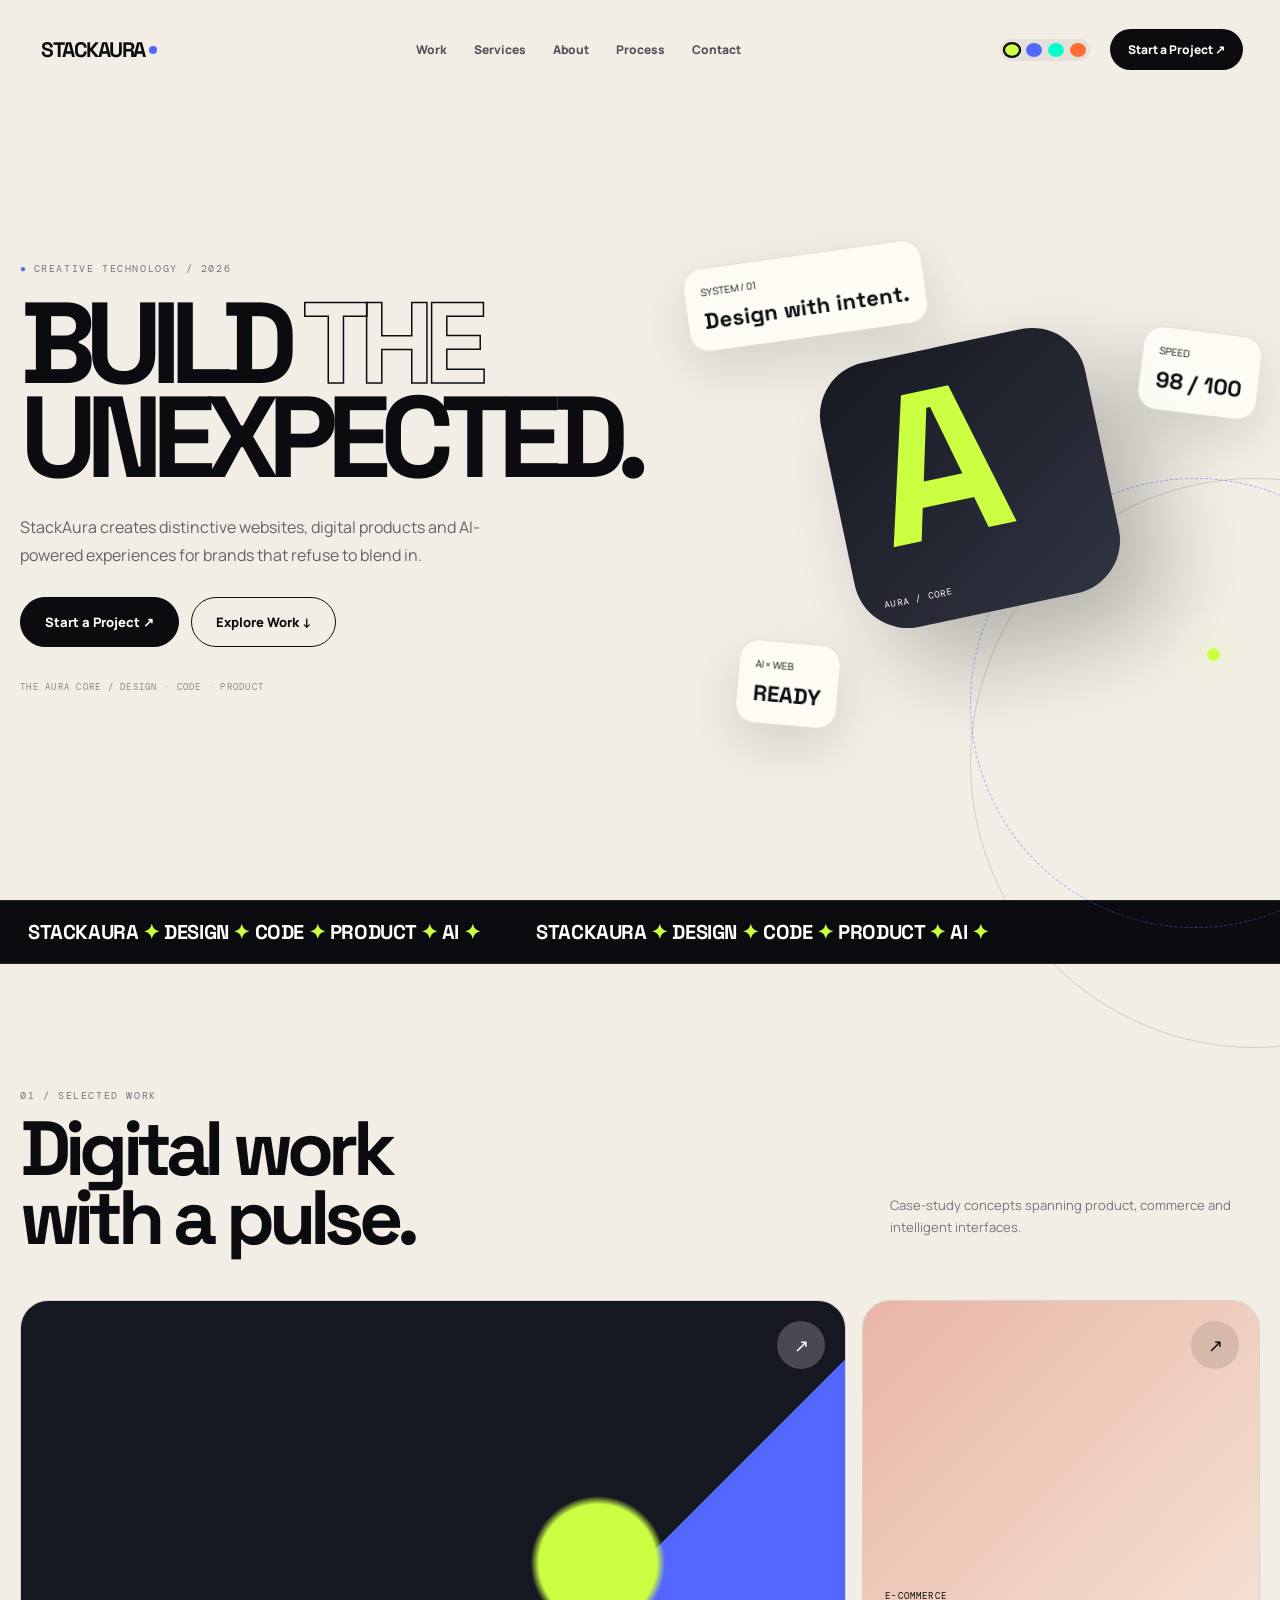
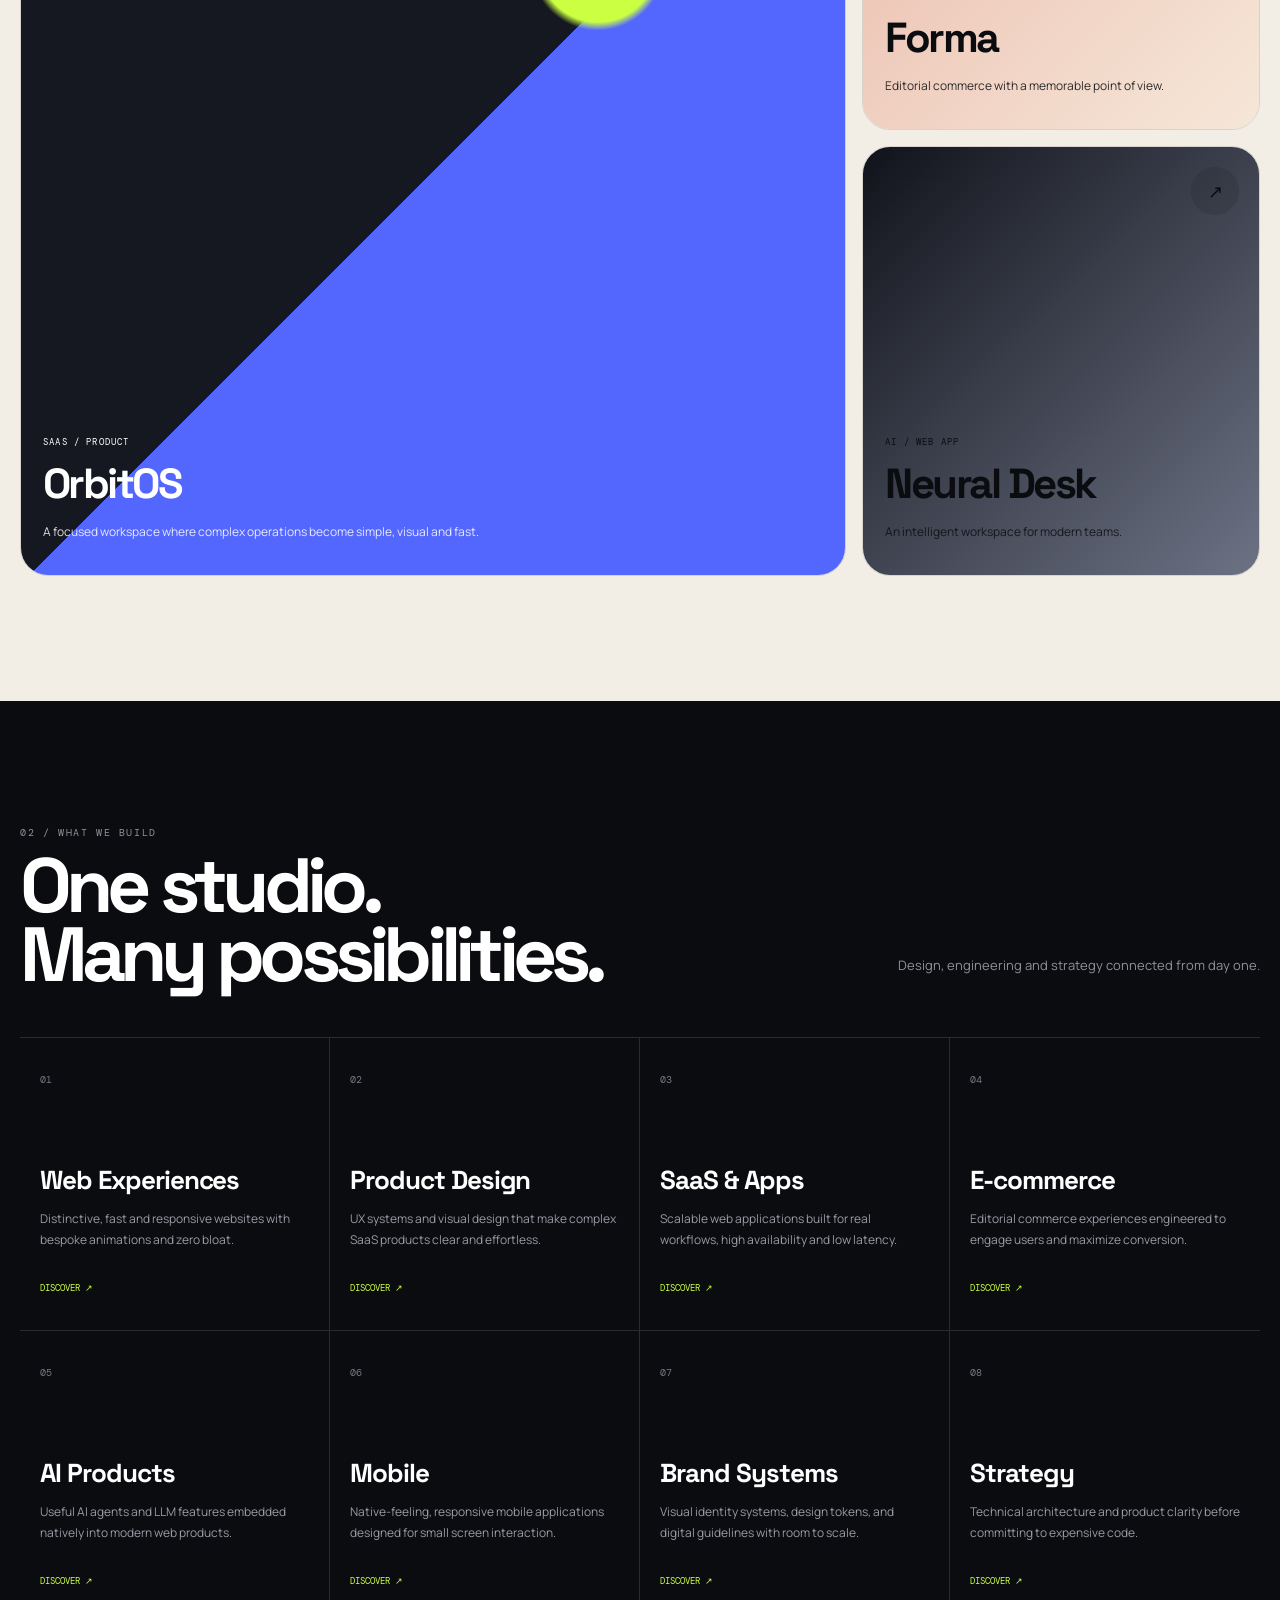
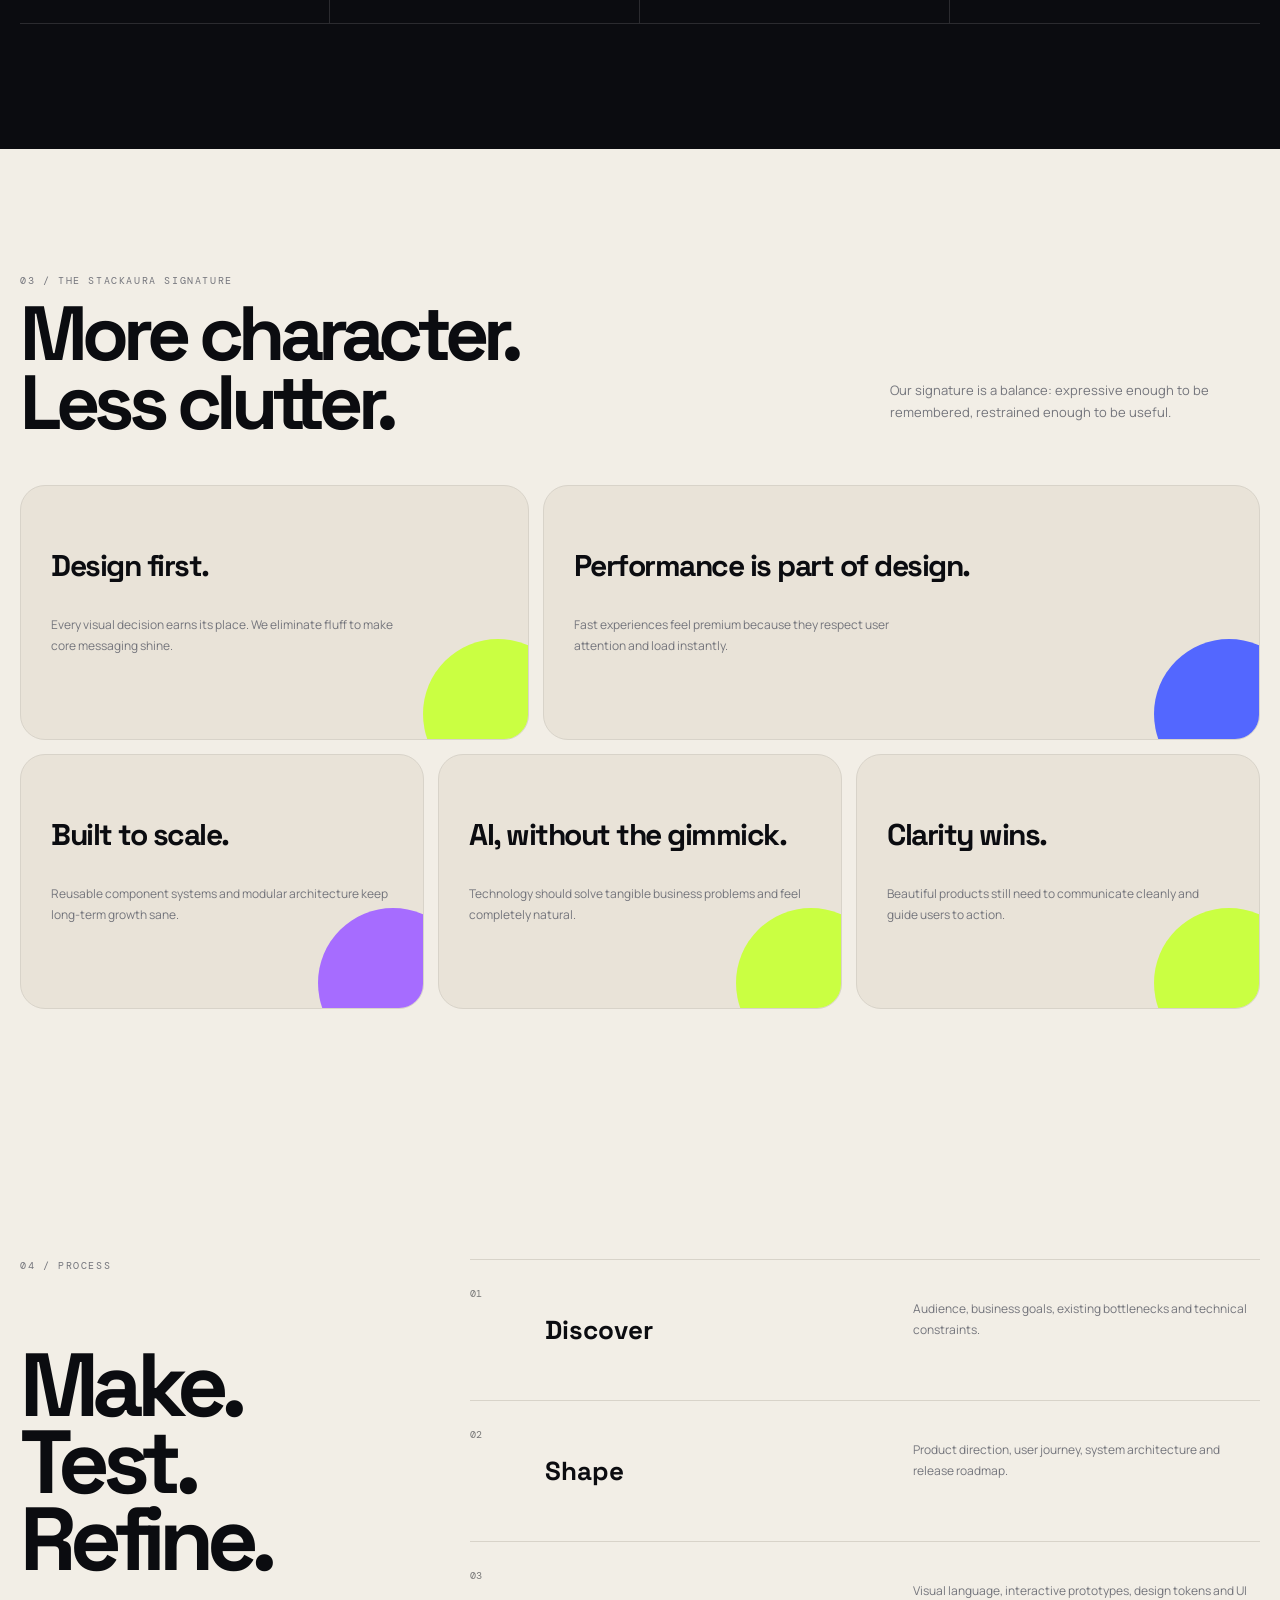
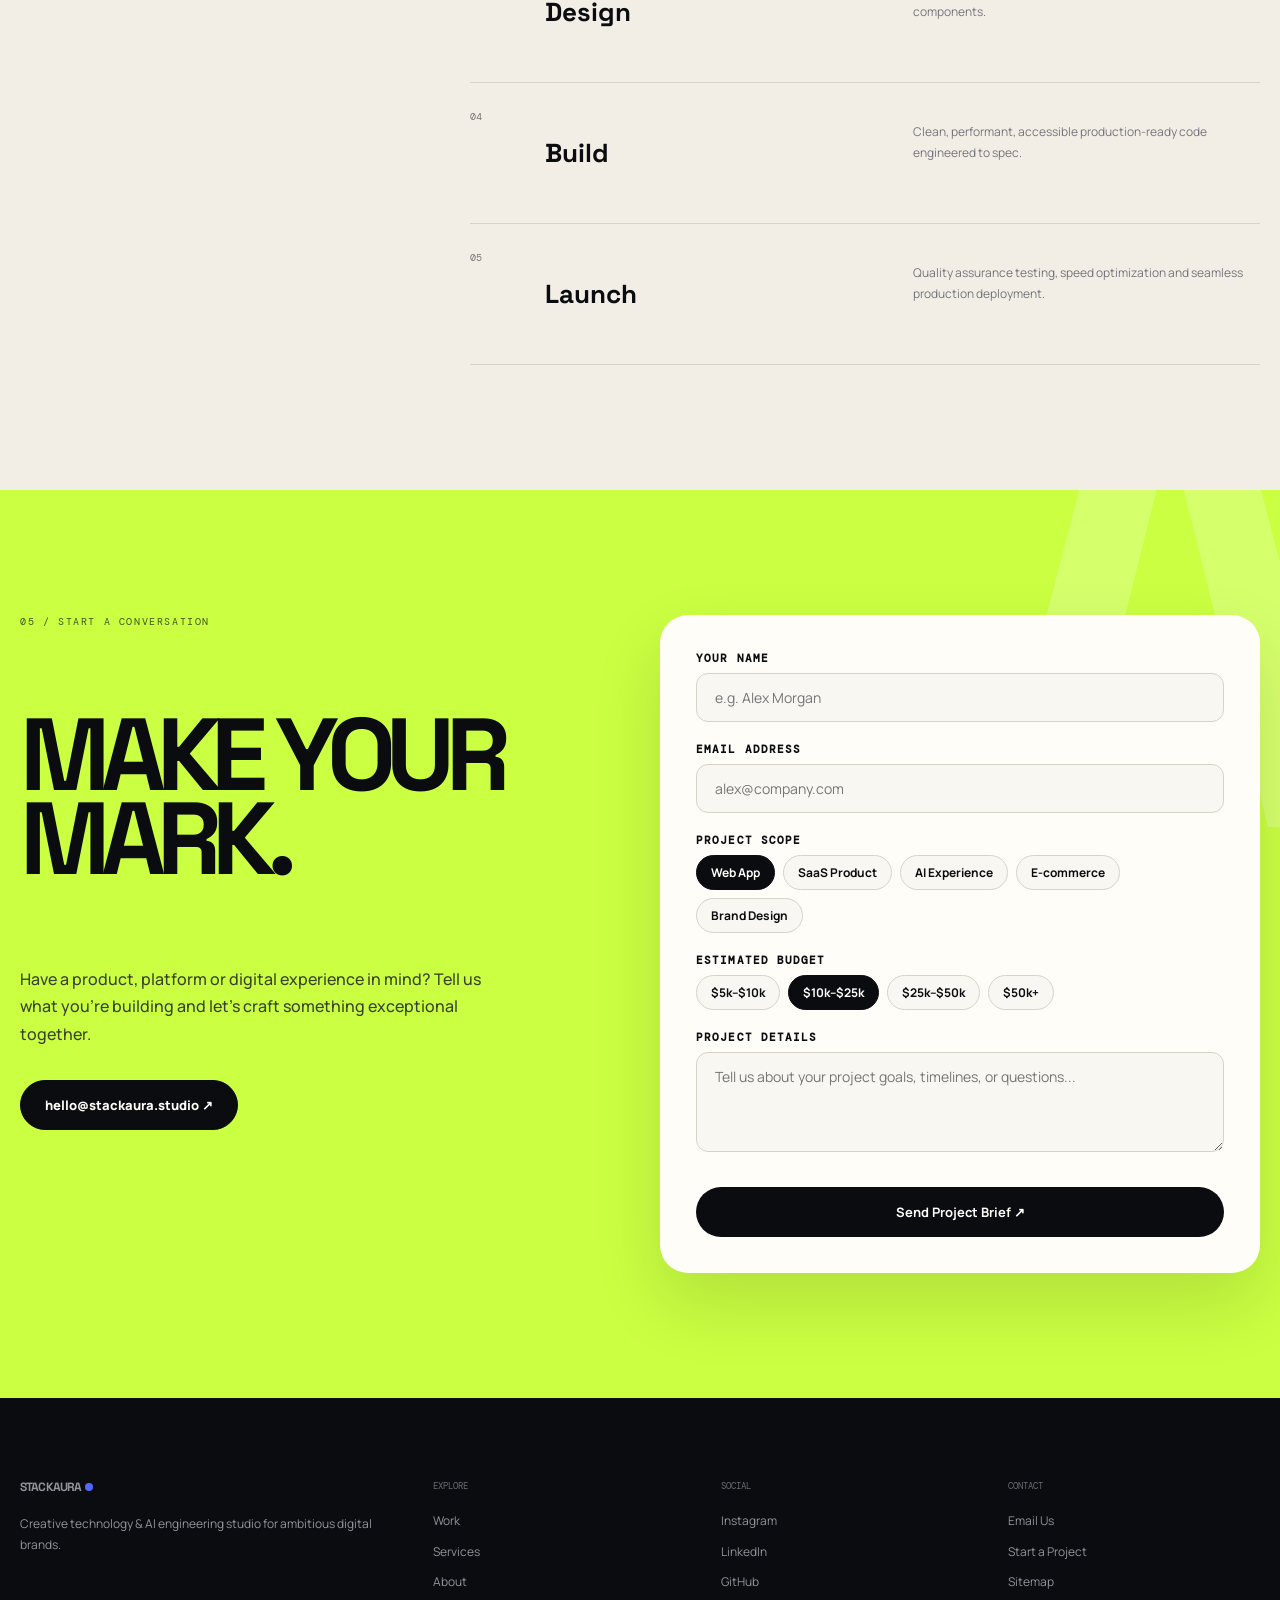
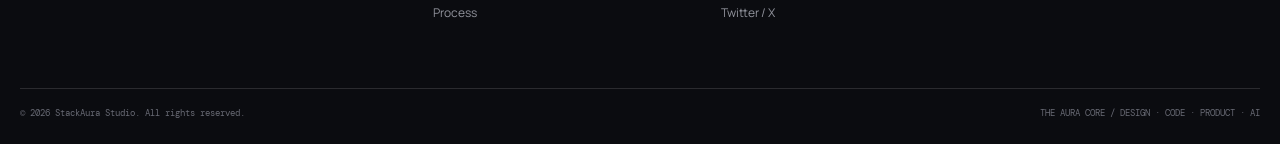
==== index.html @ c85b6831 "Initial production-ready commit for StackAura Web" ====
<!DOCTYPE html>
<html lang="en">
<head>
<meta charset="UTF-8">
<meta name="viewport" content="width=device-width, initial-scale=1.0">
<meta name="description" content="StackAura is a creative technology & AI engineering studio. We build distinctive websites, SaaS digital products, and intelligent experiences for ambitious brands.">
<meta name="keywords" content="StackAura, Creative Technology, Web Development, SaaS Design, AI Integration, UI UX Design, Digital Agency, Frontend Development">
<meta name="author" content="StackAura Studio">
<meta name="robots" content="index, follow">
<meta name="theme-color" content="#0b0c10">
<link rel="canonical" href="https://stackaura.studio/">
<link rel="manifest" href="manifest.json">

<!-- OpenGraph Metadata -->
<meta property="og:type" content="website">
<meta property="og:site_name" content="StackAura">
<meta property="og:url" content="https://stackaura.studio/">
<meta property="og:title" content="StackAura — Creative Technology & AI Engineering Studio">
<meta property="og:description" content="Distinctive websites, SaaS digital products, and AI-powered experiences for ambitious digital brands.">
<meta property="og:image" content="https://stackaura.studio/og-image.jpg">
<meta property="og:locale" content="en_US">

<!-- Twitter Card Metadata -->
<meta name="twitter:card" content="summary_large_image">
<meta name="twitter:site" content="@stackaura">
<meta name="twitter:title" content="StackAura — The Aura Core">
<meta name="twitter:description" content="Creative technology for ambitious digital brands. Design, Code, Product, and AI.">
<meta name="twitter:image" content="https://stackaura.studio/og-image.jpg">

<!-- Favicon -->
<link rel="icon" type="image/svg+xml" href="data:image/svg+xml,<svg xmlns='http://www.w3.org/2000/svg' viewBox='0 0 100 100'><rect width='100' height='100' rx='25' fill='%230b0c10'/><text x='50%' y='68%' font-size='65' font-weight='bold' font-family='Space Grotesk, sans-serif' fill='%23caff42' text-anchor='middle'>A</text></svg>">
<link rel="apple-touch-icon" href="data:image/svg+xml,<svg xmlns='http://www.w3.org/2000/svg' viewBox='0 0 100 100'><rect width='100' height='100' rx='25' fill='%230b0c10'/><text x='50%' y='68%' font-size='65' font-weight='bold' font-family='Space Grotesk, sans-serif' fill='%23caff42' text-anchor='middle'>A</text></svg>">

<title>StackAura — Creative Technology & AI Engineering Studio</title>

<!-- Fonts Preconnect -->
<link rel="preconnect" href="https://fonts.googleapis.com">
<link rel="preconnect" href="https://fonts.gstatic.com" crossorigin>
<link href="https://fonts.googleapis.com/css2?family=DM+Mono:wght@400;500&family=Manrope:wght@500;700;800&family=Space+Grotesk:wght@600;700&display=swap" rel="stylesheet">

<!-- Modular Production Stylesheet -->
<link rel="stylesheet" href="assets/css/style.css">

<!-- JSON-LD Structured Data Schema -->
<script type="application/ld+json">
{
  "@context": "https://schema.org",
  "@type": "ProfessionalService",
  "name": "StackAura",
  "url": "https://stackaura.studio/",
  "logo": "https://stackaura.studio/logo.png",
  "image": "https://stackaura.studio/og-image.jpg",
  "description": "StackAura creates distinctive websites, SaaS digital products, and AI-powered web experiences for ambitious digital brands.",
  "address": {
    "@type": "PostalAddress",
    "addressCountry": "US"
  },
  "sameAs": [
    "https://github.com/stackaura",
    "https://twitter.com/stackaura",
    "https://linkedin.com/company/stackaura"
  ],
  "knowsAbout": ["Web Development", "SaaS Engineering", "AI Integration", "Product Design", "E-commerce"],
  "priceRange": "$$$"
}
</script>
</head>
<body>

<a class="skip-link" href="#main-content">Skip to main content</a>
<div class="scroll-progress" id="progressBar" aria-hidden="true"></div>

<!-- Top Navigation -->
<nav class="nav" id="nav" aria-label="Main Navigation">
  <a class="logo" href="#" aria-label="StackAura Homepage">STACKAURA<i></i></a>
  
  <div class="links">
    <a href="#work">Work</a>
    <a href="#services">Services</a>
    <a href="#about">About</a>
    <a href="#process">Process</a>
    <a href="#contact">Contact</a>
  </div>

  <div class="nav-actions">
    <!-- Theme Palette Selector -->
    <div class="theme-picker" title="Switch Aura Accent Color" aria-label="Aura Theme Accent Switcher">
      <button class="theme-dot td-lime active" data-color="#caff42" aria-label="Lime Theme"></button>
      <button class="theme-dot td-blue" data-color="#5367ff" aria-label="Electric Blue Theme"></button>
      <button class="theme-dot td-cyan" data-color="#00ffcc" aria-label="Cyber Cyan Theme"></button>
      <button class="theme-dot td-orange" data-color="#ff6b35" aria-label="Sunburst Orange Theme"></button>
    </div>

    <a class="ctaBtn" href="#contact">Start a Project ↗</a>
    <button class="hamb" id="hamb" aria-label="Open Mobile Menu" aria-expanded="false" aria-controls="mobileDrawer">☰</button>
  </div>
</nav>

<!-- Mobile Navigation Drawer -->
<div class="mobile-drawer" id="mobileDrawer" aria-hidden="true" role="dialog" aria-label="Mobile Navigation">
  <div class="drawer-panel">
    <div>
      <div class="drawer-head">
        <a class="logo" href="#">STACKAURA<i></i></a>
        <button class="drawer-close" id="drawerClose" aria-label="Close menu">✕</button>
      </div>
      <nav class="drawer-links">
        <a href="#work" class="drawer-item">Work</a>
        <a href="#services" class="drawer-item">Services</a>
        <a href="#about" class="drawer-item">About</a>
        <a href="#process" class="drawer-item">Process</a>
        <a href="#contact" class="drawer-item">Contact</a>
      </nav>
    </div>
    <div>
      <a class="btn" href="#contact" style="width: 100%; justify-content: center;">Start a Project ↗</a>
      <p style="font-size: 11px; color: var(--muted); margin-top: 20px; font-family: 'DM Mono';">© 2026 STACKAURA STUDIO</p>
    </div>
  </div>
</div>

<main id="main-content">
  <!-- Hero Section -->
  <section class="hero wrap">
    <div class="reveal">
      <div class="eyebrow"><b>●</b> Creative technology / 2026</div>
      <h1>BUILD <span class="stroke">THE</span><br>UNEXPECTED.</h1>
      <p>StackAura creates distinctive websites, digital products and AI-powered experiences for brands that refuse to blend in.</p>
      <div class="buttons">
        <a class="btn" href="#contact">Start a Project ↗</a>
        <a class="btn alt" href="#work">Explore Work ↓</a>
      </div>
      <div class="signature">THE AURA CORE / DESIGN · CODE · PRODUCT</div>
    </div>

    <div class="stage reveal" id="stage" aria-hidden="true">
      <div class="ring"></div>
      <div class="ring r2"></div>
      <div class="core"></div>
      <div class="float f1">SYSTEM / 01<strong>Design with intent.</strong></div>
      <div class="float f2">SPEED<strong>98 / 100</strong></div>
      <div class="float f3">AI × WEB<strong>READY</strong></div>
      <div class="dot"></div>
    </div>
  </section>

  <!-- Marquee Ticker -->
  <div class="ticker" aria-hidden="true">
    <div class="track">
      <span>STACKAURA <em>✦</em> DESIGN <em>✦</em> CODE <em>✦</em> PRODUCT <em>✦</em> AI <em>✦</em></span>
      <span>STACKAURA <em>✦</em> DESIGN <em>✦</em> CODE <em>✦</em> PRODUCT <em>✦</em> AI <em>✦</em></span>
    </div>
  </div>

  <!-- Selected Work Section -->
  <section id="work">
    <div class="wrap">
      <div class="head reveal">
        <div>
          <div class="eyebrow">01 / Selected work</div>
          <h2>Digital work<br>with a pulse.</h2>
        </div>
        <p>Case-study concepts spanning product, commerce and intelligent interfaces.</p>
      </div>

      <div class="work">
        <article class="card big reveal" data-project="orbitos" tabindex="0" role="button" aria-label="View OrbitOS Case Study">
          <div class="art a1"></div>
          <div class="go">↗</div>
          <div class="copy">
            <small>SaaS / Product</small>
            <h3>OrbitOS</h3>
            <p>A focused workspace where complex operations become simple, visual and fast.</p>
          </div>
        </article>

        <article class="card small reveal" data-project="forma" tabindex="0" role="button" aria-label="View Forma Case Study">
          <div class="art a2"></div>
          <div class="go">↗</div>
          <div class="copy">
            <small>E-commerce</small>
            <h3>Forma</h3>
            <p>Editorial commerce with a memorable point of view.</p>
          </div>
        </article>

        <article class="card small reveal" data-project="neuraldesk" tabindex="0" role="button" aria-label="View Neural Desk Case Study">
          <div class="art a3"></div>
          <div class="go">↗</div>
          <div class="copy">
            <small>AI / Web App</small>
            <h3>Neural Desk</h3>
            <p>An intelligent workspace for modern teams.</p>
          </div>
        </article>
      </div>
    </div>
  </section>

  <!-- Services Section -->
  <section class="dark" id="services">
    <div class="wrap">
      <div class="head reveal">
        <div>
          <div class="eyebrow">02 / What we build</div>
          <h2>One studio.<br>Many possibilities.</h2>
        </div>
        <p>Design, engineering and strategy connected from day one.</p>
      </div>

      <div class="services">
        <div class="service reveal">
          <b>01</b>
          <h3>Web Experiences</h3>
          <p>Distinctive, fast and responsive websites with bespoke animations and zero bloat.</p>
          <a class="service-link" href="#contact">DISCOVER ↗</a>
        </div>
        <div class="service reveal">
          <b>02</b>
          <h3>Product Design</h3>
          <p>UX systems and visual design that make complex SaaS products clear and effortless.</p>
          <a class="service-link" href="#contact">DISCOVER ↗</a>
        </div>
        <div class="service reveal">
          <b>03</b>
          <h3>SaaS & Apps</h3>
          <p>Scalable web applications built for real workflows, high availability and low latency.</p>
          <a class="service-link" href="#contact">DISCOVER ↗</a>
        </div>
        <div class="service reveal">
          <b>04</b>
          <h3>E-commerce</h3>
          <p>Editorial commerce experiences engineered to engage users and maximize conversion.</p>
          <a class="service-link" href="#contact">DISCOVER ↗</a>
        </div>
        <div class="service reveal">
          <b>05</b>
          <h3>AI Products</h3>
          <p>Useful AI agents and LLM features embedded natively into modern web products.</p>
          <a class="service-link" href="#contact">DISCOVER ↗</a>
        </div>
        <div class="service reveal">
          <b>06</b>
          <h3>Mobile</h3>
          <p>Native-feeling, responsive mobile applications designed for small screen interaction.</p>
          <a class="service-link" href="#contact">DISCOVER ↗</a>
        </div>
        <div class="service reveal">
          <b>07</b>
          <h3>Brand Systems</h3>
          <p>Visual identity systems, design tokens, and digital guidelines with room to scale.</p>
          <a class="service-link" href="#contact">DISCOVER ↗</a>
        </div>
        <div class="service reveal">
          <b>08</b>
          <h3>Strategy</h3>
          <p>Technical architecture and product clarity before committing to expensive code.</p>
          <a class="service-link" href="#contact">DISCOVER ↗</a>
        </div>
      </div>
    </div>
  </section>

  <!-- About / Bento Grid -->
  <section id="about">
    <div class="wrap">
      <div class="head reveal">
        <div>
          <div class="eyebrow">03 / The StackAura signature</div>
          <h2>More character.<br>Less clutter.</h2>
        </div>
        <p>Our signature is a balance: expressive enough to be remembered, restrained enough to be useful.</p>
      </div>

      <div class="bento">
        <div class="b reveal">
          <h3>Design first.</h3>
          <p>Every visual decision earns its place. We eliminate fluff to make core messaging shine.</p>
          <div class="orb"></div>
        </div>
        <div class="b reveal">
          <h3>Performance is part of design.</h3>
          <p>Fast experiences feel premium because they respect user attention and load instantly.</p>
          <div class="orb"></div>
        </div>
        <div class="b reveal">
          <h3>Built to scale.</h3>
          <p>Reusable component systems and modular architecture keep long-term growth sane.</p>
          <div class="orb"></div>
        </div>
        <div class="b reveal">
          <h3>AI, without the gimmick.</h3>
          <p>Technology should solve tangible business problems and feel completely natural.</p>
          <div class="orb"></div>
        </div>
        <div class="b reveal">
          <h3>Clarity wins.</h3>
          <p>Beautiful products still need to communicate cleanly and guide users to action.</p>
          <div class="orb"></div>
        </div>
      </div>
    </div>
  </section>

  <!-- Process Section -->
  <section id="process">
    <div class="wrap process">
      <div class="reveal">
        <div class="eyebrow">04 / Process</div>
        <h2>Make.<br>Test.<br>Refine.</h2>
      </div>

      <div class="steps">
        <div class="step reveal">
          <span>01</span>
          <h3>Discover</h3>
          <p>Audience, business goals, existing bottlenecks and technical constraints.</p>
        </div>
        <div class="step reveal">
          <span>02</span>
          <h3>Shape</h3>
          <p>Product direction, user journey, system architecture and release roadmap.</p>
        </div>
        <div class="step reveal">
          <span>03</span>
          <h3>Design</h3>
          <p>Visual language, interactive prototypes, design tokens and UI components.</p>
        </div>
        <div class="step reveal">
          <span>04</span>
          <h3>Build</h3>
          <p>Clean, performant, accessible production-ready code engineered to spec.</p>
        </div>
        <div class="step reveal">
          <span>05</span>
          <h3>Launch</h3>
          <p>Quality assurance testing, speed optimization and seamless production deployment.</p>
        </div>
      </div>
    </div>
  </section>

  <!-- Contact & Interactive Booking Form -->
  <section class="contact" id="contact">
    <div class="wrap reveal">
      <div class="contact-container">
        <div>
          <div class="eyebrow" style="color: rgba(11, 12, 16, 0.7);">05 / Start a conversation</div>
          <h2>MAKE YOUR<br>MARK.</h2>
          <p>Have a product, platform or digital experience in mind? Tell us what you're building and let's craft something exceptional together.</p>
          <a class="btn" href="mailto:hello@stackaura.studio">hello@stackaura.studio ↗</a>
        </div>

        <form class="contact-form" id="contactForm" novalidate>
          <div class="form-group">
            <label for="userName">Your Name</label>
            <input type="text" id="userName" class="form-control" placeholder="e.g. Alex Morgan" required>
          </div>

          <div class="form-group">
            <label for="userEmail">Email Address</label>
            <input type="email" id="userEmail" class="form-control" placeholder="alex@company.com" required>
          </div>

          <div class="form-group">
            <label>Project Scope</label>
            <div class="pill-options" id="scopePills">
              <span class="pill-option selected" data-value="Web App">Web App</span>
              <span class="pill-option" data-value="SaaS Product">SaaS Product</span>
              <span class="pill-option" data-value="AI Experience">AI Experience</span>
              <span class="pill-option" data-value="E-commerce">E-commerce</span>
              <span class="pill-option" data-value="Brand Design">Brand Design</span>
            </div>
          </div>

          <div class="form-group">
            <label>Estimated Budget</label>
            <div class="pill-options" id="budgetPills">
              <span class="pill-option" data-value="$5k - $10k">$5k–$10k</span>
              <span class="pill-option selected" data-value="$10k - $25k">$10k–$25k</span>
              <span class="pill-option" data-value="$25k - $50k">$25k–$50k</span>
              <span class="pill-option" data-value="$50k+">$50k+</span>
            </div>
          </div>

          <div class="form-group">
            <label for="userMessage">Project Details</label>
            <textarea id="userMessage" class="form-control" placeholder="Tell us about your project goals, timelines, or questions..." required></textarea>
          </div>

          <button type="submit" class="submit-btn">Send Project Brief ↗</button>
        </form>
      </div>
    </div>
  </section>
</main>

<!-- Footer -->
<footer>
  <div class="wrap">
    <div class="foot">
      <div>
        <a class="logo" href="#">STACKAURA<i></i></a>
        <p style="margin-top: 14px;">Creative technology & AI engineering studio for ambitious digital brands.</p>
      </div>
      <div>
        <h4>Explore</h4>
        <a href="#work">Work</a>
        <a href="#services">Services</a>
        <a href="#about">About</a>
        <a href="#process">Process</a>
      </div>
      <div>
        <h4>Social</h4>
        <a href="https://instagram.com" target="_blank" rel="noopener">Instagram</a>
        <a href="https://linkedin.com" target="_blank" rel="noopener">LinkedIn</a>
        <a href="https://github.com" target="_blank" rel="noopener">GitHub</a>
        <a href="https://twitter.com" target="_blank" rel="noopener">Twitter / X</a>
      </div>
      <div>
        <h4>Contact</h4>
        <a href="mailto:hello@stackaura.studio">Email Us</a>
        <a href="#contact">Start a Project</a>
        <a href="sitemap.xml" target="_blank">Sitemap</a>
      </div>
    </div>
    <div class="bottom">
      <span>© 2026 StackAura Studio. All rights reserved.</span>
      <span>THE AURA CORE / DESIGN · CODE · PRODUCT · AI</span>
    </div>
  </div>
</footer>

<!-- Interactive Case Study Dialog Modal -->
<div class="modal-backdrop" id="projectModal" aria-hidden="true" role="dialog" aria-labelledby="modalTitle">
  <div class="modal-content">
    <button class="modal-close" id="modalClose" aria-label="Close modal">✕</button>
    <div class="modal-tag" id="modalTag">CASE STUDY</div>
    <h2 class="modal-title" id="modalTitle">Project Title</h2>
    <div class="modal-preview" id="modalPreview">
      <span>IMAGE PREVIEW</span>
    </div>
    <div class="tech-pills" id="modalTech"></div>
    <div class="modal-body" id="modalBody">
      <!-- Dynamic Case Study Content -->
    </div>
    <div style="margin-top: 28px; display: flex; gap: 12px;">
      <a class="btn" id="modalLiveBtn" href="#contact">View Project Concept ↗</a>
      <button class="btn alt" id="modalDismissBtn">Close Window</button>
    </div>
  </div>
</div>

<!-- Back to Top Button -->
<button class="back-to-top" id="backToTop" aria-label="Back to top">↑</button>

<!-- Toast Container -->
<div class="toast-container" id="toastContainer"></div>

<!-- Modular Production JS Controllers -->
<script src="assets/js/data.js" defer></script>
<script src="assets/js/ui.js" defer></script>
<script src="assets/js/theme.js" defer></script>
<script src="assets/js/modal.js" defer></script>
<script src="assets/js/form.js" defer></script>
<script src="assets/js/main.js" defer></script>
</body>
</html>
---- assets/css/style.css ----
/* ==========================================================================
   StackAura — Production Design System & CSS Stylesheet
   ========================================================================== */

/* Design Tokens & Theme Variables */
:root {
  --ink: #0b0c10;
  --paper: #f2eee6;
  --muted: #74757c;
  --line: #d8d3c9;
  --blue: #5367ff;
  --lime: #caff42;
  --white: #fffdf8;
  --accent: #caff42;
  --accent-text: #0b0c10;
  --glass: rgba(242, 238, 230, 0.88);
  --modal-bg: rgba(11, 12, 16, 0.75);
}

/* Accessibility & Reset */
.skip-link {
  position: absolute;
  top: -60px;
  left: 16px;
  background: var(--lime);
  color: var(--ink);
  padding: 10px 18px;
  border-radius: 8px;
  font-weight: 800;
  font-size: 13px;
  z-index: 1000;
  transition: top 0.2s ease;
}
.skip-link:focus {
  top: 16px;
}

*:focus-visible {
  outline: 2px solid var(--accent);
  outline-offset: 3px;
}

* {
  box-sizing: border-box;
}

html {
  scroll-behavior: smooth;
}

body {
  margin: 0;
  background: var(--paper);
  color: var(--ink);
  font-family: 'Manrope', sans-serif;
  overflow-x: hidden;
  transition: background-color 0.3s ease, color 0.3s ease;
}

a {
  color: inherit;
  text-decoration: none;
}

.wrap {
  width: min(1240px, calc(100% - 40px));
  margin: auto;
}

/* Scroll Progress Bar */
.scroll-progress {
  position: fixed;
  top: 0;
  left: 0;
  height: 3px;
  background: linear-gradient(90deg, var(--blue), var(--lime));
  width: 0%;
  z-index: 100;
  transition: width 0.1s ease-out;
}

/* Header & Navigation */
.nav {
  position: fixed;
  z-index: 50;
  top: 16px;
  left: 50%;
  transform: translateX(-50%);
  width: min(1240px, calc(100% - 28px));
  padding: 12px 16px 12px 20px;
  border: 1px solid transparent;
  border-radius: 100px;
  display: flex;
  align-items: center;
  justify-content: space-between;
  transition: all 0.35s ease;
}

.nav.stuck {
  background: var(--glass);
  backdrop-filter: blur(18px);
  -webkit-backdrop-filter: blur(18px);
  border-color: rgba(0, 0, 0, 0.1);
  box-shadow: 0 15px 40px rgba(0, 0, 0, 0.08);
}

.logo {
  font: 700 21px 'Space Grotesk', sans-serif;
  letter-spacing: -.07em;
  display: flex;
  align-items: center;
}

.logo i {
  display: inline-block;
  width: 8px;
  height: 8px;
  background: var(--blue);
  border-radius: 50%;
  margin-left: 4px;
  transition: background-color 0.3s ease;
}

.nav-actions {
  display: flex;
  align-items: center;
  gap: 20px;
}

.links {
  display: flex;
  gap: 27px;
  font-size: 12px;
  font-weight: 800;
  color: #50515a;
}

.links a {
  position: relative;
  padding: 4px 0;
  transition: color 0.2s ease;
}

.links a::after {
  content: '';
  position: absolute;
  bottom: 0;
  left: 0;
  width: 0%;
  height: 2px;
  background: var(--accent);
  transition: width 0.25s ease;
}

.links a:hover::after,
.links a.active::after {
  width: 100%;
}

/* Aura Accent Theme Picker */
.theme-picker {
  display: flex;
  align-items: center;
  gap: 6px;
  background: rgba(0, 0, 0, 0.05);
  padding: 4px;
  border-radius: 100px;
}

.theme-dot {
  width: 14px;
  height: 14px;
  border-radius: 50%;
  border: 2px solid transparent;
  cursor: pointer;
  transition: transform 0.2s ease, border-color 0.2s ease;
}

.theme-dot:hover {
  transform: scale(1.2);
}

.theme-dot.active {
  border-color: var(--ink);
  transform: scale(1.15);
}

.td-lime { background: #caff42; }
.td-blue { background: #5367ff; }
.td-cyan { background: #00ffcc; }
.td-orange { background: #ff6b35; }

.ctaBtn {
  background: var(--ink);
  color: var(--white);
  padding: 12px 18px;
  border-radius: 100px;
  font-size: 12px;
  font-weight: 800;
  transition: transform 0.2s ease, background-color 0.2s ease, box-shadow 0.2s ease;
}

.ctaBtn:hover {
  transform: translateY(-2px);
  box-shadow: 0 8px 20px rgba(0, 0, 0, 0.15);
}

.hamb {
  display: none;
  border: 0;
  background: none;
  font-size: 23px;
  cursor: pointer;
  padding: 4px 8px;
  border-radius: 8px;
  color: var(--ink);
}

/* Hero Section */
.hero {
  min-height: 100vh;
  padding: 145px 0 90px;
  display: grid;
  grid-template-columns: 1fr 1fr;
  align-items: center;
  gap: 40px;
}

.eyebrow {
  font: 10px 'DM Mono', monospace;
  letter-spacing: .16em;
  text-transform: uppercase;
  color: var(--muted);
  display: flex;
  align-items: center;
  gap: 6px;
}

.eyebrow b {
  color: var(--blue);
}

h1 {
  font: 700 clamp(64px, 9vw, 135px) / .82 'Space Grotesk', sans-serif;
  letter-spacing: -.095em;
  margin: 22px 0 28px;
  max-width: 780px;
}

.stroke {
  color: transparent;
  -webkit-text-stroke: 1.5px var(--ink);
}

.hero p {
  max-width: 510px;
  color: #62636a;
  line-height: 1.75;
  font-size: 16px;
}

.buttons {
  display: flex;
  gap: 12px;
  margin-top: 28px;
  flex-wrap: wrap;
}

.btn {
  padding: 15px 24px;
  border-radius: 100px;
  background: var(--ink);
  color: var(--white);
  font-size: 13px;
  font-weight: 800;
  border: 1px solid var(--ink);
  cursor: pointer;
  display: inline-flex;
  align-items: center;
  gap: 8px;
  transition: all 0.25s ease;
}

.btn:hover {
  background: #1c1f2a;
  transform: translateY(-2px);
  box-shadow: 0 10px 25px rgba(0, 0, 0, 0.15);
}

.btn.alt {
  background: transparent;
  color: var(--ink);
}

.btn.alt:hover {
  background: rgba(0, 0, 0, 0.05);
  border-color: var(--ink);
}

.signature {
  font: 9px 'DM Mono', monospace;
  letter-spacing: .14em;
  margin-top: 34px;
  color: #888;
}

/* 3D Aura Core Stage */
.stage {
  height: 590px;
  position: relative;
  perspective: 1200px;
  transition: transform 0.2s cubic-bezier(0.1, 0.8, 0.3, 1);
  will-change: transform;
}

.core {
  position: absolute;
  left: 50%;
  top: 50%;
  width: 270px;
  height: 270px;
  transform: translate(-50%, -50%) rotate(-12deg);
  border-radius: 54px;
  background: linear-gradient(145deg, #171922, #303341);
  box-shadow: 35px 45px 90px rgba(0, 0, 0, 0.25);
  overflow: hidden;
}

.core::before {
  content: "A";
  position: absolute;
  font: 700 210px / .8 'Space Grotesk', sans-serif;
  color: var(--accent);
  left: 42px;
  top: 30px;
  transition: color 0.3s ease;
}

.core::after {
  content: "AURA / CORE";
  position: absolute;
  left: 25px;
  bottom: 22px;
  color: #fff;
  font: 9px 'DM Mono', monospace;
  letter-spacing: .15em;
}

.ring {
  position: absolute;
  left: 50%;
  top: 50%;
  width: 450px;
  height: 450px;
  border: 1px dashed rgba(83, 103, 255, 0.5);
  border-radius: 50%;
  transform-style: preserve-3d;
  animation: ringRotate3D 14s linear infinite;
  pointer-events: none;
}

.ring.r2 {
  width: 570px;
  height: 570px;
  border: 1px solid rgba(17, 18, 18, 0.15);
  animation: ringRotate3D2 22s linear infinite reverse;
}

.dot {
  position: absolute;
  width: 13px;
  height: 13px;
  background: var(--accent);
  border-radius: 50%;
  box-shadow: 0 0 35px var(--accent);
  right: 7%;
  bottom: 19%;
  animation: float 4s ease-in-out infinite;
  transition: background-color 0.3s ease, box-shadow 0.3s ease;
}

.float {
  position: absolute;
  background: rgba(255, 253, 248, 0.88);
  border: 1px solid rgba(17, 18, 18, 0.12);
  box-shadow: 0 20px 55px rgba(0, 0, 0, 0.12);
  border-radius: 20px;
  padding: 16px;
  backdrop-filter: blur(15px);
  -webkit-backdrop-filter: blur(15px);
  font-size: 10px;
  transition: transform 0.3s ease;
}

.f1 { left: 1%; top: 12%; transform: rotate(-8deg); }
.f2 { right: 0; top: 25%; transform: rotate(7deg); }
.f3 { left: 10%; bottom: 8%; transform: rotate(5deg); }

.float strong {
  display: block;
  font: 700 22px 'Space Grotesk', sans-serif;
  margin-top: 8px;
}

/* 3D Orbital Ring X-Axis & Y-Axis Animations */
@keyframes ringRotate3D {
  0% {
    transform: translate(-50%, -50%) rotateX(68deg) rotateY(0deg) rotateZ(0deg);
  }
  50% {
    transform: translate(-50%, -50%) rotateX(45deg) rotateY(180deg) rotateZ(180deg);
  }
  100% {
    transform: translate(-50%, -50%) rotateX(68deg) rotateY(360deg) rotateZ(360deg);
  }
}

@keyframes ringRotate3D2 {
  0% {
    transform: translate(-50%, -50%) rotateX(-55deg) rotateY(0deg) rotateZ(0deg);
  }
  50% {
    transform: translate(-50%, -50%) rotateX(-35deg) rotateY(180deg) rotateZ(-180deg);
  }
  100% {
    transform: translate(-50%, -50%) rotateX(-55deg) rotateY(360deg) rotateZ(-360deg);
  }
}

@keyframes float {
  50% { transform: translateY(-22px) scale(1.1); }
}

/* Ticker Marquee */
.ticker {
  background: var(--ink);
  color: #fff;
  overflow: hidden;
  padding: 18px 0;
  border-top: 1px solid rgba(255, 255, 255, 0.1);
  border-bottom: 1px solid rgba(255, 255, 255, 0.1);
}

.track {
  display: flex;
  width: max-content;
  animation: marq 22s linear infinite;
}

.track span {
  font: 700 20px 'Space Grotesk', sans-serif;
  padding: 0 28px;
  letter-spacing: -0.02em;
}

.track em {
  color: var(--accent);
  font-style: normal;
  transition: color 0.3s ease;
}

@keyframes marq {
  to { transform: translateX(-50%); }
}

/* Sections Structure */
section {
  padding: 125px 0;
}

.head {
  display: flex;
  justify-content: space-between;
  align-items: flex-end;
  gap: 30px;
  margin-bottom: 48px;
}

.head h2 {
  font: 700 clamp(46px, 6vw, 86px) / .9 'Space Grotesk', sans-serif;
  letter-spacing: -.075em;
  margin: 12px 0 0;
}

.head p {
  max-width: 370px;
  color: var(--muted);
  font-size: 13px;
  line-height: 1.75;
}

/* Work Grid Cards */
.work {
  display: grid;
  grid-template-columns: 1.35fr .65fr;
  gap: 16px;
}

.card {
  min-height: 430px;
  border-radius: 28px;
  overflow: hidden;
  position: relative;
  border: 1px solid rgba(17, 18, 18, 0.12);
  transition: transform 0.4s ease, box-shadow 0.4s ease;
  cursor: pointer;
}

.card:hover {
  transform: translateY(-8px);
  box-shadow: 0 25px 60px rgba(0, 0, 0, 0.15);
}

.big {
  grid-row: span 2;
  min-height: 690px;
}

.art {
  position: absolute;
  inset: 0;
  transition: transform 0.7s cubic-bezier(0.1, 0.8, 0.3, 1);
}

.card:hover .art {
  transform: scale(1.06);
}

.a1 {
  background: radial-gradient(circle at 70% 30%, var(--lime) 0 7%, transparent 8%), linear-gradient(135deg, #161821 0 52%, var(--blue) 52%);
}
.a2 { background: linear-gradient(135deg, #e9b6a7, #f6e7d8); }
.a3 { background: linear-gradient(135deg, #11131b, #6c7284); }

.copy {
  position: absolute;
  bottom: 22px;
  left: 22px;
  right: 22px;
  z-index: 2;
  color: #fff;
}

.small .copy {
  color: var(--ink);
}

.copy small {
  font: 9px 'DM Mono', monospace;
  letter-spacing: .13em;
  text-transform: uppercase;
}

.copy h3 {
  font: 700 42px 'Space Grotesk', sans-serif;
  letter-spacing: -.06em;
  margin: 7px 0;
}

.copy p {
  font-size: 12px;
  line-height: 1.6;
  max-width: 470px;
  opacity: .85;
}

.go {
  position: absolute;
  right: 20px;
  top: 20px;
  width: 48px;
  height: 48px;
  border-radius: 50%;
  display: grid;
  place-items: center;
  background: rgba(255, 255, 255, 0.22);
  backdrop-filter: blur(10px);
  -webkit-backdrop-filter: blur(10px);
  color: #fff;
  font-size: 18px;
  transition: background-color 0.3s ease, transform 0.3s ease;
}

.small .go {
  background: rgba(11, 12, 16, 0.1);
  color: var(--ink);
}

.card:hover .go {
  background: var(--accent);
  color: var(--ink);
  transform: rotate(45deg);
}

/* Services Grid */
.dark {
  background: var(--ink);
  color: #fff;
}

.dark .head p, .dark .eyebrow {
  color: #8f919b;
}

.services {
  display: grid;
  grid-template-columns: repeat(4, 1fr);
  border-top: 1px solid rgba(255, 255, 255, 0.13);
}

.service {
  padding: 28px 20px 34px;
  min-height: 290px;
  border-right: 1px solid rgba(255, 255, 255, 0.13);
  border-bottom: 1px solid rgba(255, 255, 255, 0.13);
  transition: background-color 0.3s ease, transform 0.3s ease;
}

.service:nth-child(4n) {
  border-right: 0;
}

.service:hover {
  background: #171820;
}

.service b {
  font: 10px 'DM Mono', monospace;
  color: #777984;
}

.service h3 {
  font: 700 26px 'Space Grotesk', sans-serif;
  margin: 75px 0 12px;
  letter-spacing: -.04em;
}

.service p {
  color: #999ba5;
  font-size: 12px;
  line-height: 1.7;
}

.service-link {
  display: inline-block;
  color: var(--accent);
  font: 9px 'DM Mono', monospace;
  margin-top: 20px;
  cursor: pointer;
  transition: color 0.3s ease;
}

/* Bento Grid */
.bento {
  display: grid;
  grid-template-columns: repeat(12, 1fr);
  gap: 14px;
}

.b {
  padding: 30px;
  border: 1px solid var(--line);
  border-radius: 25px;
  background: #e9e3d8;
  min-height: 255px;
  position: relative;
  overflow: hidden;
  transition: transform 0.3s ease;
}

.b:hover {
  transform: translateY(-4px);
}

.b:nth-child(1) { grid-column: span 5; }
.b:nth-child(2) { grid-column: span 7; }
.b:nth-child(n+3) { grid-column: span 4; }

.b h3 {
  font: 700 30px 'Space Grotesk', sans-serif;
  letter-spacing: -.05em;
}

.b p {
  max-width: 350px;
  color: var(--muted);
  font-size: 12px;
  line-height: 1.7;
  margin-top: 12px;
}

.orb {
  position: absolute;
  width: 150px;
  height: 150px;
  border-radius: 50%;
  right: -45px;
  bottom: -50px;
  background: var(--lime);
  transition: background-color 0.3s ease;
}

.b:nth-child(2) .orb { background: var(--blue); }
.b:nth-child(3) .orb { background: #a66cff; }

/* Process Section */
.process {
  display: grid;
  grid-template-columns: .65fr 1.35fr;
  gap: 70px;
}

.process h2 {
  font: 700 clamp(50px, 7vw, 90px) / .86 'Space Grotesk', sans-serif;
  letter-spacing: -.08em;
}

.steps {
  border-top: 1px solid var(--line);
}

.step {
  display: grid;
  grid-template-columns: 55px 1fr 1fr;
  gap: 20px;
  padding: 27px 0;
  border-bottom: 1px solid var(--line);
}

.step span { font: 10px 'DM Mono', monospace; color: #777; }
.step h3 { font: 700 26px 'Space Grotesk', sans-serif; }
.step p { font-size: 12px; line-height: 1.7; color: var(--muted); }

/* Contact Section & Form */
.contact {
  background: var(--accent);
  position: relative;
  overflow: hidden;
  transition: background-color 0.3s ease;
}

.contact-container {
  display: grid;
  grid-template-columns: 1fr 1fr;
  gap: 40px;
  align-items: start;
}

.contact h2 {
  font: 700 clamp(55px, 8vw, 110px) / .82 'Space Grotesk', sans-serif;
  letter-spacing: -.09em;
  max-width: 950px;
  color: var(--ink);
}

.contact p {
  max-width: 500px;
  color: #3b422a;
  line-height: 1.7;
  margin: 24px 0 32px;
  font-weight: 500;
}

.contact::after {
  content: "A";
  position: absolute;
  font: 700 600px / .7 'Space Grotesk', sans-serif;
  right: -80px;
  top: -80px;
  color: rgba(255, 255, 255, 0.22);
  pointer-events: none;
}

/* Contact Form */
.contact-form {
  background: var(--white);
  padding: 36px;
  border-radius: 28px;
  box-shadow: 0 30px 70px rgba(0, 0, 0, 0.12);
  position: relative;
  z-index: 5;
}

.form-group {
  margin-bottom: 20px;
}

.form-group label {
  display: block;
  font: 700 11px 'DM Mono', monospace;
  text-transform: uppercase;
  letter-spacing: 0.1em;
  margin-bottom: 8px;
  color: var(--ink);
}

.form-control {
  width: 100%;
  padding: 14px 18px;
  border-radius: 12px;
  border: 1px solid var(--line);
  background: #f9f7f2;
  font-family: inherit;
  font-size: 14px;
  color: var(--ink);
  transition: border-color 0.2s ease, background-color 0.2s ease;
}

.form-control:focus {
  outline: none;
  border-color: var(--ink);
  background: #fff;
}

textarea.form-control {
  resize: vertical;
  min-height: 100px;
}

.pill-options {
  display: flex;
  flex-wrap: wrap;
  gap: 8px;
}

.pill-option {
  padding: 8px 14px;
  border-radius: 100px;
  border: 1px solid var(--line);
  background: #f9f7f2;
  font-size: 12px;
  font-weight: 700;
  cursor: pointer;
  user-select: none;
  transition: all 0.2s ease;
}

.pill-option:hover {
  border-color: var(--ink);
}

.pill-option.selected {
  background: var(--ink);
  color: var(--white);
  border-color: var(--ink);
}

.submit-btn {
  width: 100%;
  padding: 16px;
  border-radius: 100px;
  background: var(--ink);
  color: var(--white);
  font: 700 13px 'Manrope', sans-serif;
  border: none;
  cursor: pointer;
  margin-top: 10px;
  transition: transform 0.2s ease, background-color 0.2s ease;
}

.submit-btn:hover {
  background: #1c1f2a;
  transform: translateY(-2px);
}

/* Footer */
footer {
  background: var(--ink);
  color: #fff;
  padding: 70px 0 25px;
}

.foot {
  display: grid;
  grid-template-columns: 1.5fr repeat(3, 1fr);
  gap: 35px;
}

.foot p, .foot a {
  color: #92949d;
  font-size: 12px;
  line-height: 1.8;
}

.foot a {
  display: block;
  margin: 9px 0;
  transition: color 0.2s ease;
}

.foot a:hover {
  color: #fff;
}

.foot h4 {
  font: 9px 'DM Mono', monospace;
  color: #696b75;
  text-transform: uppercase;
  margin-bottom: 18px;
}

.bottom {
  margin-top: 55px;
  padding-top: 18px;
  border-top: 1px solid rgba(255, 255, 255, 0.13);
  color: #686a74;
  font: 9px 'DM Mono', monospace;
  display: flex;
  justify-content: space-between;
}

/* Reveal Animations */
.reveal {
  opacity: 0;
  transform: translateY(28px);
  filter: blur(5px);
  transition: opacity 0.8s ease, transform 0.8s ease, filter 0.8s ease;
}

.reveal.show {
  opacity: 1;
  transform: none;
  filter: none;
}

/* Modal Popup Dialog */
.modal-backdrop {
  position: fixed;
  inset: 0;
  background: var(--modal-bg);
  backdrop-filter: blur(10px);
  -webkit-backdrop-filter: blur(10px);
  z-index: 100;
  display: flex;
  align-items: center;
  justify-content: center;
  opacity: 0;
  pointer-events: none;
  transition: opacity 0.3s ease;
  padding: 20px;
}

.modal-backdrop.open {
  opacity: 1;
  pointer-events: auto;
}

.modal-content {
  background: var(--paper);
  color: var(--ink);
  width: min(840px, 100%);
  max-height: 90vh;
  overflow-y: auto;
  border-radius: 28px;
  border: 1px solid var(--line);
  padding: 40px;
  position: relative;
  transform: translateY(30px) scale(0.95);
  transition: transform 0.3s cubic-bezier(0.1, 0.8, 0.3, 1);
  box-shadow: 0 30px 80px rgba(0, 0, 0, 0.3);
}

.modal-backdrop.open .modal-content {
  transform: translateY(0) scale(1);
}

.modal-close {
  position: absolute;
  top: 24px;
  right: 24px;
  width: 40px;
  height: 40px;
  border-radius: 50%;
  border: 1px solid var(--line);
  background: rgba(0, 0, 0, 0.05);
  font-size: 20px;
  cursor: pointer;
  display: grid;
  place-items: center;
  transition: background-color 0.2s ease, transform 0.2s ease;
}

.modal-close:hover {
  background: var(--ink);
  color: #fff;
  transform: rotate(90deg);
}

.modal-tag {
  font: 10px 'DM Mono', monospace;
  letter-spacing: 0.15em;
  text-transform: uppercase;
  color: var(--blue);
  margin-bottom: 8px;
}

.modal-title {
  font: 700 44px 'Space Grotesk', sans-serif;
  letter-spacing: -0.05em;
  margin: 0 0 16px;
}

.modal-body {
  font-size: 14px;
  line-height: 1.75;
  color: #4a4b52;
}

.tech-pills {
  display: flex;
  flex-wrap: wrap;
  gap: 8px;
  margin: 20px 0;
}

.tech-pill {
  padding: 6px 14px;
  border-radius: 100px;
  background: var(--ink);
  color: #fff;
  font: 11px 'DM Mono', monospace;
}

.modal-preview {
  width: 100%;
  height: 260px;
  border-radius: 18px;
  margin: 24px 0;
  display: flex;
  align-items: center;
  justify-content: center;
  color: #fff;
  font: 700 24px 'Space Grotesk', sans-serif;
  position: relative;
  overflow: hidden;
}

/* Mobile Navigation Drawer */
.mobile-drawer {
  position: fixed;
  inset: 0;
  z-index: 90;
  background: rgba(11, 12, 16, 0.7);
  backdrop-filter: blur(12px);
  -webkit-backdrop-filter: blur(12px);
  display: flex;
  justify-content: flex-end;
  opacity: 0;
  pointer-events: none;
  transition: opacity 0.3s ease;
}

.mobile-drawer.open {
  opacity: 1;
  pointer-events: auto;
}

.drawer-panel {
  width: min(360px, 85vw);
  height: 100%;
  background: var(--paper);
  padding: 40px 28px;
  display: flex;
  flex-direction: column;
  justify-content: space-between;
  transform: translateX(100%);
  transition: transform 0.35s cubic-bezier(0.1, 0.8, 0.3, 1);
  box-shadow: -15px 0 40px rgba(0, 0, 0, 0.2);
}

.mobile-drawer.open .drawer-panel {
  transform: translateX(0);
}

.drawer-head {
  display: flex;
  align-items: center;
  justify-content: space-between;
}

.drawer-close {
  border: none;
  background: none;
  font-size: 28px;
  cursor: pointer;
  color: var(--ink);
}

.drawer-links {
  display: flex;
  flex-direction: column;
  gap: 20px;
  margin-top: 40px;
}

.drawer-links a {
  font: 700 28px 'Space Grotesk', sans-serif;
  color: var(--ink);
  letter-spacing: -0.04em;
  transition: color 0.2s ease;
}

.drawer-links a:hover {
  color: var(--blue);
}

/* Toast Notifications */
.toast-container {
  position: fixed;
  bottom: 24px;
  right: 24px;
  z-index: 200;
  display: flex;
  flex-direction: column;
  gap: 10px;
}

.toast {
  background: var(--ink);
  color: #fff;
  padding: 16px 22px;
  border-radius: 16px;
  font-size: 13px;
  font-weight: 700;
  box-shadow: 0 15px 35px rgba(0, 0, 0, 0.2);
  display: flex;
  align-items: center;
  gap: 12px;
  transform: translateY(50px);
  opacity: 0;
  transition: all 0.3s ease;
}

.toast.show {
  transform: translateY(0);
  opacity: 1;
}

.toast-icon {
  width: 22px;
  height: 22px;
  background: var(--lime);
  color: var(--ink);
  border-radius: 50%;
  display: grid;
  place-items: center;
  font-size: 12px;
}

/* Back to Top Button */
.back-to-top {
  position: fixed;
  bottom: 24px;
  left: 24px;
  width: 44px;
  height: 44px;
  border-radius: 50%;
  background: var(--ink);
  color: #fff;
  border: none;
  cursor: pointer;
  display: grid;
  place-items: center;
  font-size: 16px;
  z-index: 40;
  opacity: 0;
  transform: scale(0.8);
  pointer-events: none;
  transition: all 0.3s ease;
  box-shadow: 0 10px 25px rgba(0, 0, 0, 0.15);
}

.back-to-top.visible {
  opacity: 1;
  transform: scale(1);
  pointer-events: auto;
}

.back-to-top:hover {
  background: var(--accent);
  color: var(--ink);
}

/* Responsive Media Queries */
@media (max-width: 960px) {
  .links, .ctaBtn { display: none; }
  .hamb { display: block; }
  .hero { grid-template-columns: 1fr; padding-top: 130px; text-align: left; }
  .stage { height: 460px; }
  .services { grid-template-columns: repeat(2, 1fr); }
  .service:nth-child(2n) { border-right: 0; }
  .service:nth-child(4n) { border-right: 1px solid rgba(255, 255, 255, 0.13); }
  .process { grid-template-columns: 1fr; }
  .foot { grid-template-columns: 1fr 1fr; }
  .bento { grid-template-columns: 1fr; }
  .b, .b:nth-child(n) { grid-column: span 1; }
  .contact-container { grid-template-columns: 1fr; }
}

@media (max-width: 560px) {
  .wrap { width: calc(100% - 28px); }
  section { padding: 90px 0; }
  .hero h1 { font-size: 58px; }
  .stage { height: 370px; }
  .core { width: 185px; height: 185px; border-radius: 36px; }
  .core::before { font-size: 145px; left: 30px; top: 20px; transform: none; }
  .ring { width: 300px; height: 300px; }
  .ring.r2 { width: 390px; height: 390px; }
  .float { font-size: 8px; padding: 12px; }
  .float strong { font-size: 16px; }
  .work { grid-template-columns: 1fr; }
  .big { min-height: 500px; }
  .card { min-height: 380px; }
  .services { grid-template-columns: 1fr; }
  .service, .service:nth-child(4n) { border-right: 0; }
  .step { grid-template-columns: 42px 1fr; }
  .step p { grid-column: 2; }
  .foot { grid-template-columns: 1fr; }
  .bottom { flex-direction: column; gap: 8px; }
  .contact-form { padding: 24px; }
  .modal-content { padding: 24px; }
}

/* Reveal Scroll Animations */
.reveal {
  opacity: 1;
  transform: none;
  filter: none;
  transition: opacity 0.8s ease, transform 0.8s ease, filter 0.8s ease;
}

body.js-enabled .reveal {
  opacity: 0;
  transform: translateY(28px);
  filter: blur(5px);
}

body.js-enabled .reveal.show {
  opacity: 1;
  transform: none;
  filter: none;
}

@media (prefers-reduced-motion: reduce) {
  * {
    scroll-behavior: auto !important;
    animation: none !important;
    transition: none !important;
  }
  .reveal, body.js-enabled .reveal { opacity: 1 !important; transform: none !important; filter: none !important; }
}
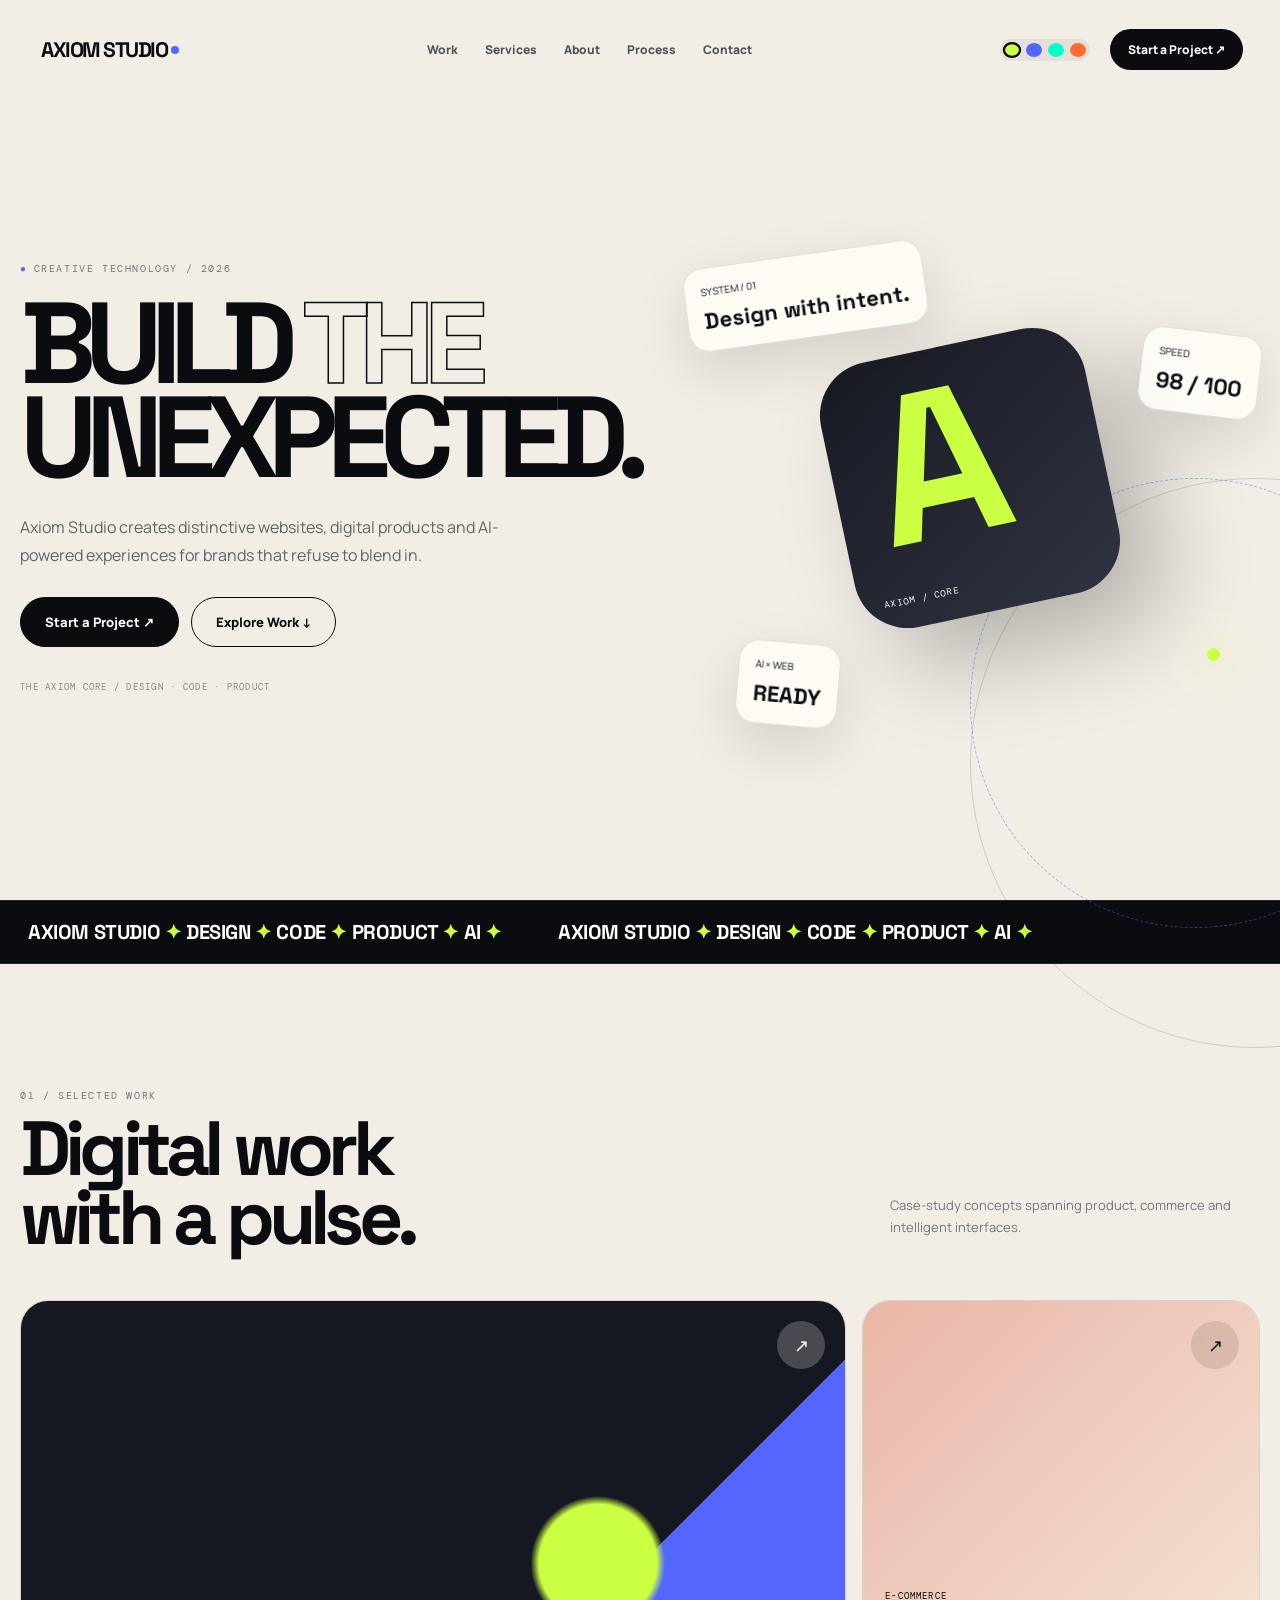
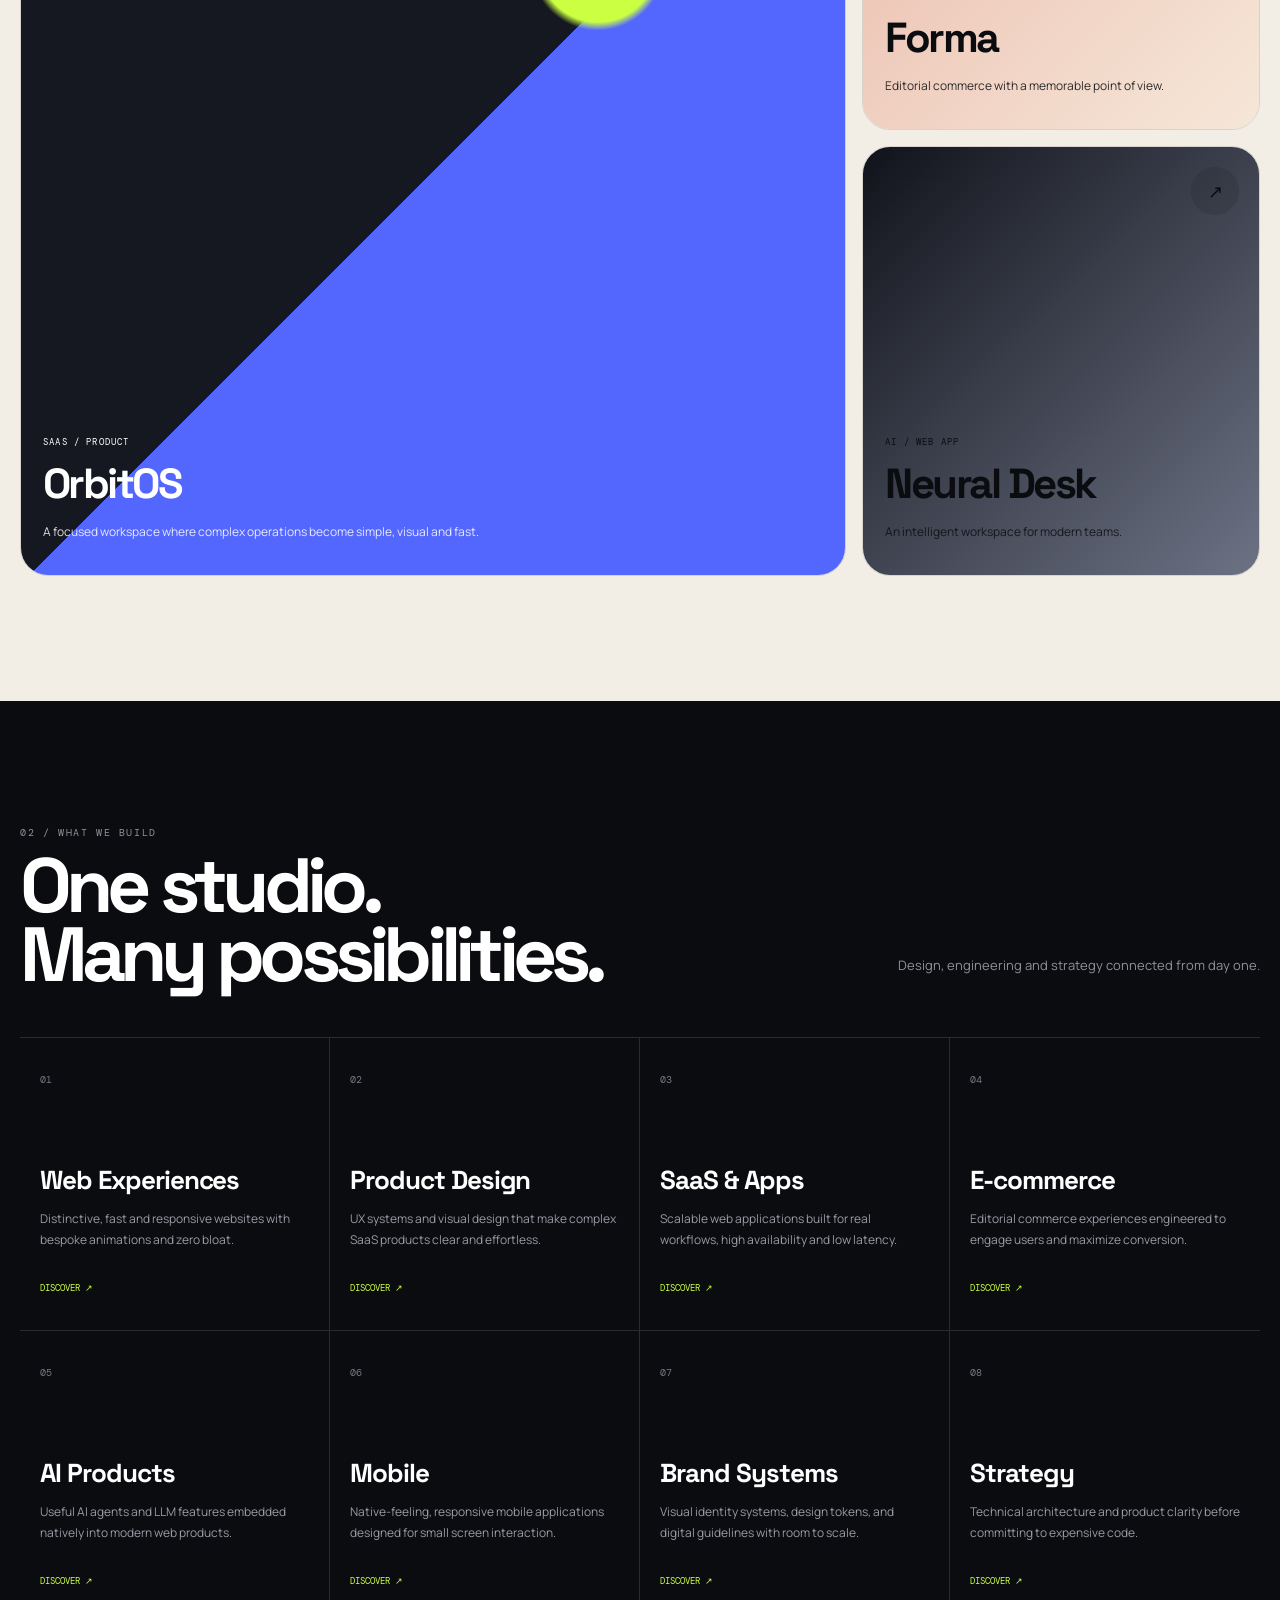
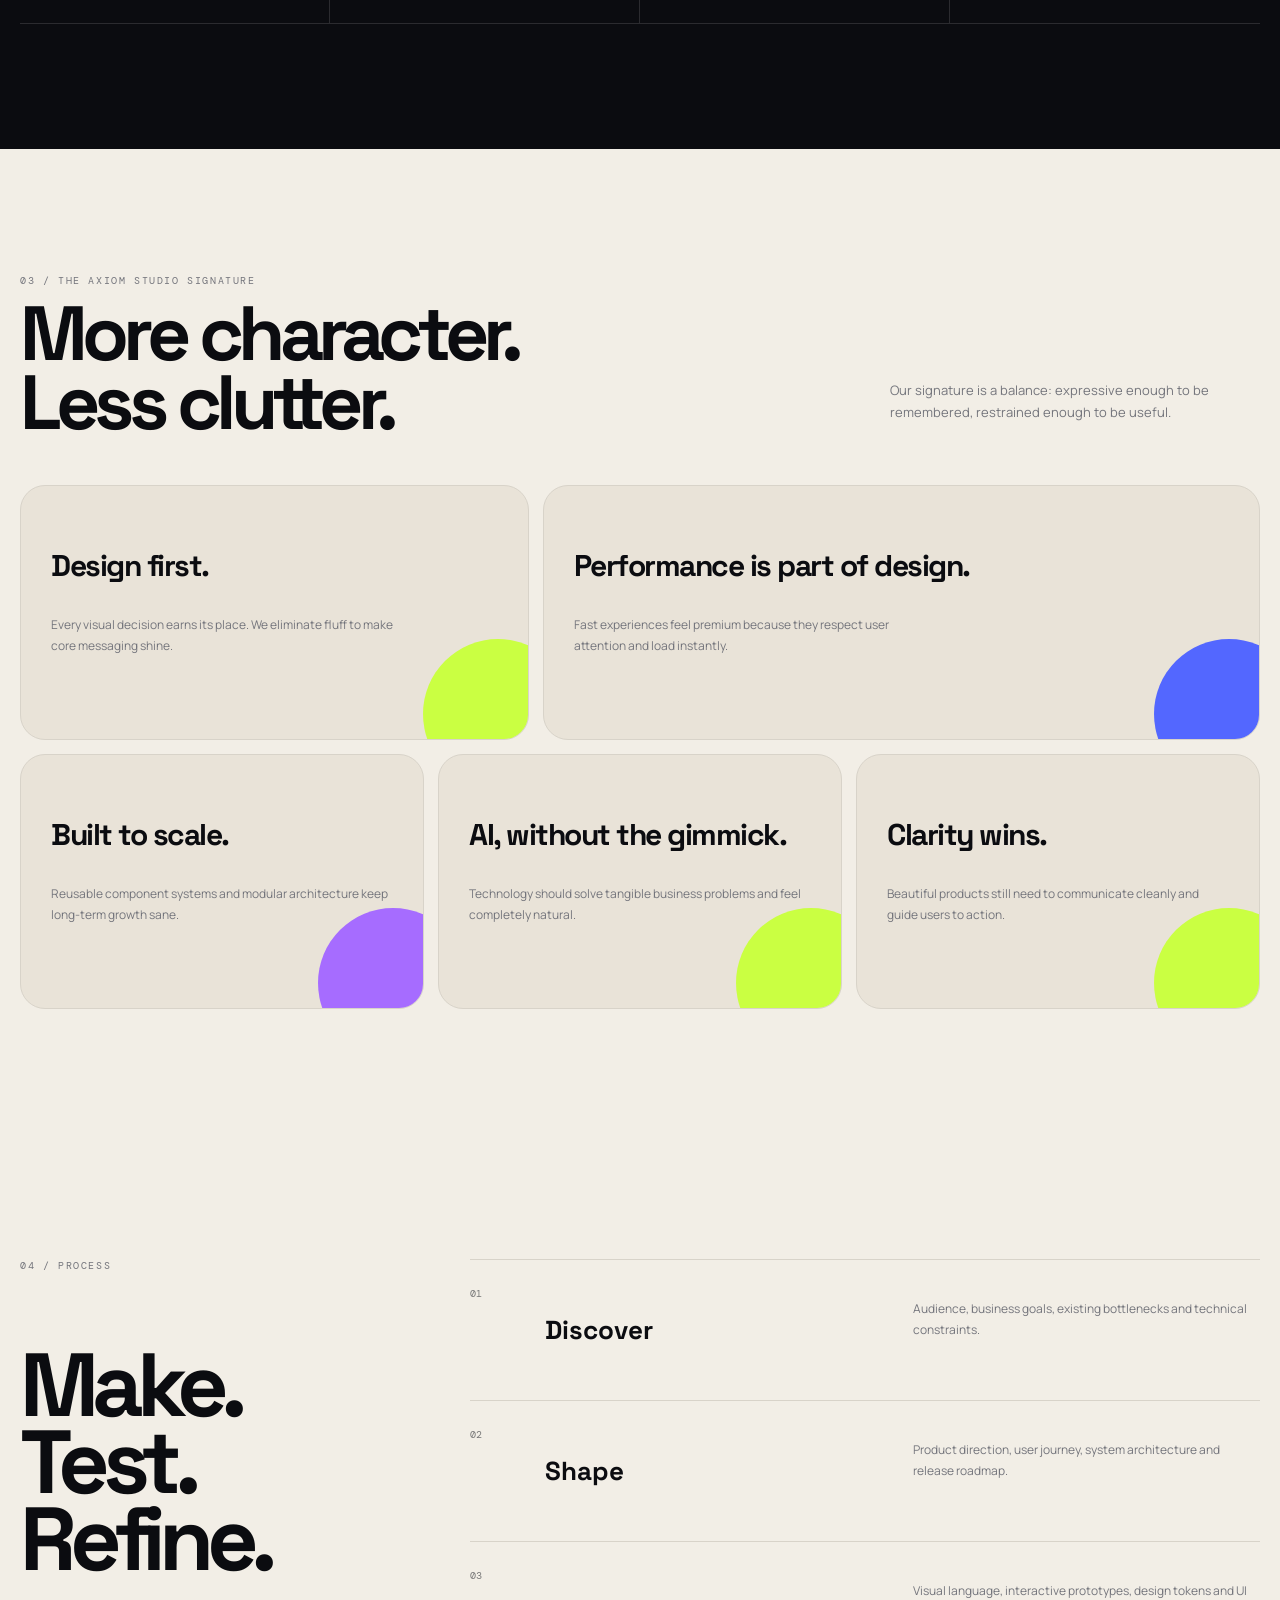
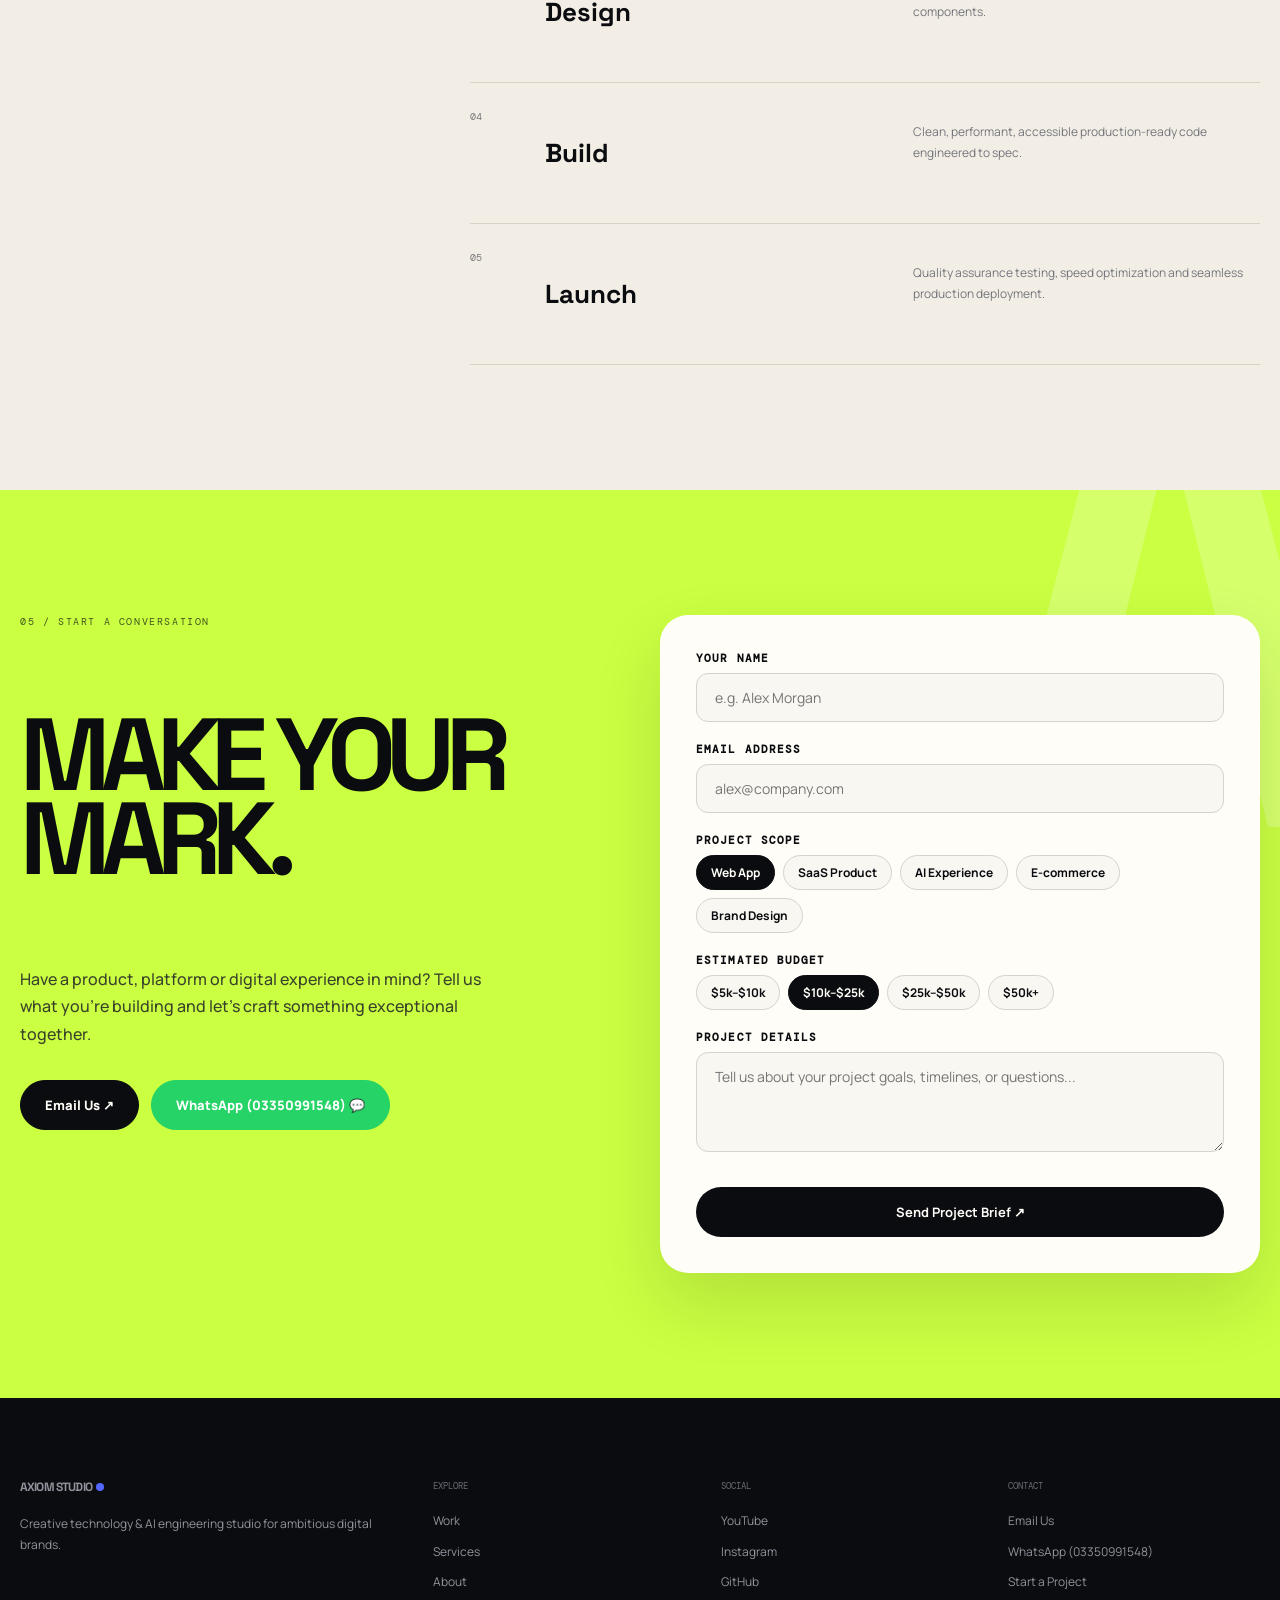
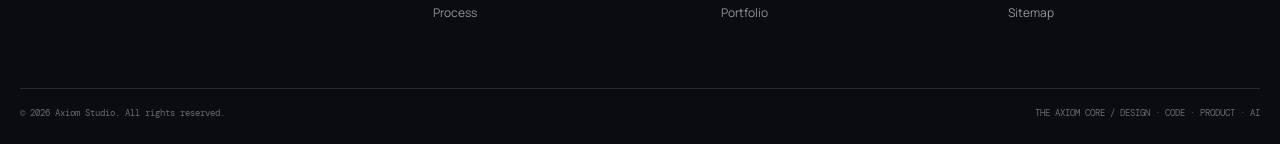
==== commit e2699fe2: "Update studio branding to Axiom Studio, add social links, contact email, and WhatsApp integration" ====
--- a/index.html
+++ b/index.html
@@ -3,35 +3,35 @@
 <head>
 <meta charset="UTF-8">
 <meta name="viewport" content="width=device-width, initial-scale=1.0">
-<meta name="description" content="StackAura is a creative technology & AI engineering studio. We build distinctive websites, SaaS digital products, and intelligent experiences for ambitious brands.">
-<meta name="keywords" content="StackAura, Creative Technology, Web Development, SaaS Design, AI Integration, UI UX Design, Digital Agency, Frontend Development">
-<meta name="author" content="StackAura Studio">
+<meta name="description" content="Axiom Studio is a creative technology & AI engineering studio. We build distinctive websites, SaaS digital products, and intelligent experiences for ambitious brands.">
+<meta name="keywords" content="Axiom Studio, Creative Technology, Web Development, SaaS Design, AI Integration, UI UX Design, Digital Agency, Frontend Development">
+<meta name="author" content="Axiom Studio">
 <meta name="robots" content="index, follow">
 <meta name="theme-color" content="#0b0c10">
-<link rel="canonical" href="https://stackaura.studio/">
+<link rel="canonical" href="https://axiomstudio.studio/">
 <link rel="manifest" href="manifest.json">
 
 <!-- OpenGraph Metadata -->
 <meta property="og:type" content="website">
-<meta property="og:site_name" content="StackAura">
-<meta property="og:url" content="https://stackaura.studio/">
-<meta property="og:title" content="StackAura — Creative Technology & AI Engineering Studio">
+<meta property="og:site_name" content="Axiom Studio">
+<meta property="og:url" content="https://axiomstudio.studio/">
+<meta property="og:title" content="Axiom Studio — Creative Technology & AI Engineering Studio">
 <meta property="og:description" content="Distinctive websites, SaaS digital products, and AI-powered experiences for ambitious digital brands.">
-<meta property="og:image" content="https://stackaura.studio/og-image.jpg">
+<meta property="og:image" content="https://axiomstudio.studio/og-image.jpg">
 <meta property="og:locale" content="en_US">
 
 <!-- Twitter Card Metadata -->
 <meta name="twitter:card" content="summary_large_image">
-<meta name="twitter:site" content="@stackaura">
-<meta name="twitter:title" content="StackAura — The Aura Core">
+<meta name="twitter:site" content="@axiomstudio">
+<meta name="twitter:title" content="Axiom Studio — The Axiom Core">
 <meta name="twitter:description" content="Creative technology for ambitious digital brands. Design, Code, Product, and AI.">
-<meta name="twitter:image" content="https://stackaura.studio/og-image.jpg">
+<meta name="twitter:image" content="https://axiomstudio.studio/og-image.jpg">
 
 <!-- Favicon -->
 <link rel="icon" type="image/svg+xml" href="data:image/svg+xml,<svg xmlns='http://www.w3.org/2000/svg' viewBox='0 0 100 100'><rect width='100' height='100' rx='25' fill='%230b0c10'/><text x='50%' y='68%' font-size='65' font-weight='bold' font-family='Space Grotesk, sans-serif' fill='%23caff42' text-anchor='middle'>A</text></svg>">
 <link rel="apple-touch-icon" href="data:image/svg+xml,<svg xmlns='http://www.w3.org/2000/svg' viewBox='0 0 100 100'><rect width='100' height='100' rx='25' fill='%230b0c10'/><text x='50%' y='68%' font-size='65' font-weight='bold' font-family='Space Grotesk, sans-serif' fill='%23caff42' text-anchor='middle'>A</text></svg>">
 
-<title>StackAura — Creative Technology & AI Engineering Studio</title>
+<title>Axiom Studio — Creative Technology & AI Engineering Studio</title>
 
 <!-- Fonts Preconnect -->
 <link rel="preconnect" href="https://fonts.googleapis.com">
@@ -46,19 +46,21 @@
 {
   "@context": "https://schema.org",
   "@type": "ProfessionalService",
-  "name": "StackAura",
-  "url": "https://stackaura.studio/",
-  "logo": "https://stackaura.studio/logo.png",
-  "image": "https://stackaura.studio/og-image.jpg",
-  "description": "StackAura creates distinctive websites, SaaS digital products, and AI-powered web experiences for ambitious digital brands.",
+  "name": "Axiom Studio",
+  "url": "https://axiomstudio.studio/",
+  "logo": "https://axiomstudio.studio/logo.png",
+  "image": "https://axiomstudio.studio/og-image.jpg",
+  "description": "Axiom Studio creates distinctive websites, SaaS digital products, and AI-powered web experiences for ambitious digital brands.",
+  "email": "nissarralee11255@gmail.com",
   "address": {
     "@type": "PostalAddress",
     "addressCountry": "US"
   },
   "sameAs": [
-    "https://github.com/stackaura",
-    "https://twitter.com/stackaura",
-    "https://linkedin.com/company/stackaura"
+    "https://www.youtube.com/@CodeWithNisar",
+    "https://www.instagram.com/code_with_nisar",
+    "https://github.com/codewithnisar",
+    "https://nissarralee.netlify.app"
   ],
   "knowsAbout": ["Web Development", "SaaS Engineering", "AI Integration", "Product Design", "E-commerce"],
   "priceRange": "$$$"
@@ -72,7 +74,7 @@
 
 <!-- Top Navigation -->
 <nav class="nav" id="nav" aria-label="Main Navigation">
-  <a class="logo" href="#" aria-label="StackAura Homepage">STACKAURA<i></i></a>
+  <a class="logo" href="#" aria-label="Axiom Studio Homepage">AXIOM STUDIO<i></i></a>
   
   <div class="links">
     <a href="#work">Work</a>
@@ -84,7 +86,7 @@
 
   <div class="nav-actions">
     <!-- Theme Palette Selector -->
-    <div class="theme-picker" title="Switch Aura Accent Color" aria-label="Aura Theme Accent Switcher">
+    <div class="theme-picker" title="Switch Axiom Accent Color" aria-label="Axiom Theme Accent Switcher">
       <button class="theme-dot td-lime active" data-color="#caff42" aria-label="Lime Theme"></button>
       <button class="theme-dot td-blue" data-color="#5367ff" aria-label="Electric Blue Theme"></button>
       <button class="theme-dot td-cyan" data-color="#00ffcc" aria-label="Cyber Cyan Theme"></button>
@@ -101,7 +103,7 @@
   <div class="drawer-panel">
     <div>
       <div class="drawer-head">
-        <a class="logo" href="#">STACKAURA<i></i></a>
+        <a class="logo" href="#">AXIOM STUDIO<i></i></a>
         <button class="drawer-close" id="drawerClose" aria-label="Close menu">✕</button>
       </div>
       <nav class="drawer-links">
@@ -114,7 +116,7 @@
     </div>
     <div>
       <a class="btn" href="#contact" style="width: 100%; justify-content: center;">Start a Project ↗</a>
-      <p style="font-size: 11px; color: var(--muted); margin-top: 20px; font-family: 'DM Mono';">© 2026 STACKAURA STUDIO</p>
+      <p style="font-size: 11px; color: var(--muted); margin-top: 20px; font-family: 'DM Mono';">© 2026 AXIOM STUDIO</p>
     </div>
   </div>
 </div>
@@ -125,12 +127,12 @@
     <div class="reveal">
       <div class="eyebrow"><b>●</b> Creative technology / 2026</div>
       <h1>BUILD <span class="stroke">THE</span><br>UNEXPECTED.</h1>
-      <p>StackAura creates distinctive websites, digital products and AI-powered experiences for brands that refuse to blend in.</p>
+      <p>Axiom Studio creates distinctive websites, digital products and AI-powered experiences for brands that refuse to blend in.</p>
       <div class="buttons">
         <a class="btn" href="#contact">Start a Project ↗</a>
         <a class="btn alt" href="#work">Explore Work ↓</a>
       </div>
-      <div class="signature">THE AURA CORE / DESIGN · CODE · PRODUCT</div>
+      <div class="signature">THE AXIOM CORE / DESIGN · CODE · PRODUCT</div>
     </div>
 
     <div class="stage reveal" id="stage" aria-hidden="true">
@@ -147,8 +149,8 @@
   <!-- Marquee Ticker -->
   <div class="ticker" aria-hidden="true">
     <div class="track">
-      <span>STACKAURA <em>✦</em> DESIGN <em>✦</em> CODE <em>✦</em> PRODUCT <em>✦</em> AI <em>✦</em></span>
-      <span>STACKAURA <em>✦</em> DESIGN <em>✦</em> CODE <em>✦</em> PRODUCT <em>✦</em> AI <em>✦</em></span>
+      <span>AXIOM STUDIO <em>✦</em> DESIGN <em>✦</em> CODE <em>✦</em> PRODUCT <em>✦</em> AI <em>✦</em></span>
+      <span>AXIOM STUDIO <em>✦</em> DESIGN <em>✦</em> CODE <em>✦</em> PRODUCT <em>✦</em> AI <em>✦</em></span>
     </div>
   </div>
 
@@ -266,7 +268,7 @@
     <div class="wrap">
       <div class="head reveal">
         <div>
-          <div class="eyebrow">03 / The StackAura signature</div>
+          <div class="eyebrow">03 / The Axiom Studio signature</div>
           <h2>More character.<br>Less clutter.</h2>
         </div>
         <p>Our signature is a balance: expressive enough to be remembered, restrained enough to be useful.</p>
@@ -348,7 +350,10 @@
           <div class="eyebrow" style="color: rgba(11, 12, 16, 0.7);">05 / Start a conversation</div>
           <h2>MAKE YOUR<br>MARK.</h2>
           <p>Have a product, platform or digital experience in mind? Tell us what you're building and let's craft something exceptional together.</p>
-          <a class="btn" href="mailto:hello@stackaura.studio">hello@stackaura.studio ↗</a>
+          <div style="display: flex; gap: 12px; flex-wrap: wrap; margin-top: 24px;">
+            <a class="btn" href="mailto:nissarralee11255@gmail.com">Email Us ↗</a>
+            <a class="btn alt" href="https://wa.me/923350991548" target="_blank" rel="noopener" style="background: #25D366; color: #fff; border-color: #25D366;">WhatsApp (03350991548) 💬</a>
+          </div>
         </div>
 
         <form class="contact-form" id="contactForm" novalidate>
@@ -400,7 +405,7 @@
   <div class="wrap">
     <div class="foot">
       <div>
-        <a class="logo" href="#">STACKAURA<i></i></a>
+        <a class="logo" href="#">AXIOM STUDIO<i></i></a>
         <p style="margin-top: 14px;">Creative technology & AI engineering studio for ambitious digital brands.</p>
       </div>
       <div>
@@ -412,21 +417,22 @@
       </div>
       <div>
         <h4>Social</h4>
-        <a href="https://instagram.com" target="_blank" rel="noopener">Instagram</a>
-        <a href="https://linkedin.com" target="_blank" rel="noopener">LinkedIn</a>
-        <a href="https://github.com" target="_blank" rel="noopener">GitHub</a>
-        <a href="https://twitter.com" target="_blank" rel="noopener">Twitter / X</a>
+        <a href="https://www.youtube.com/@CodeWithNisar" target="_blank" rel="noopener">YouTube</a>
+        <a href="https://www.instagram.com/code_with_nisar" target="_blank" rel="noopener">Instagram</a>
+        <a href="https://github.com/codewithnisar" target="_blank" rel="noopener">GitHub</a>
+        <a href="https://nissarralee.netlify.app" target="_blank" rel="noopener">Portfolio</a>
       </div>
       <div>
         <h4>Contact</h4>
-        <a href="mailto:hello@stackaura.studio">Email Us</a>
+        <a href="mailto:nissarralee11255@gmail.com">Email Us</a>
+        <a href="https://wa.me/923350991548" target="_blank" rel="noopener">WhatsApp (03350991548)</a>
         <a href="#contact">Start a Project</a>
-        <a href="sitemap.xml" target="_blank">Sitemap</a>
+        <a href="sitemap.html" target="_blank">Sitemap</a>
       </div>
     </div>
     <div class="bottom">
-      <span>© 2026 StackAura Studio. All rights reserved.</span>
-      <span>THE AURA CORE / DESIGN · CODE · PRODUCT · AI</span>
+      <span>© 2026 Axiom Studio. All rights reserved.</span>
+      <span>THE AXIOM CORE / DESIGN · CODE · PRODUCT · AI</span>
     </div>
   </div>
 </footer>
--- a/assets/css/style.css
+++ b/assets/css/style.css
@@ -1,5 +1,5 @@
 /* ==========================================================================
-   StackAura — Production Design System & CSS Stylesheet
+   Axiom Studio — Production Design System & CSS Stylesheet
    ========================================================================== */
 
 /* Design Tokens & Theme Variables */
@@ -157,7 +157,7 @@
   width: 100%;
 }
 
-/* Aura Accent Theme Picker */
+/* Axiom Accent Theme Picker */
 .theme-picker {
   display: flex;
   align-items: center;
@@ -304,7 +304,7 @@
   color: #888;
 }
 
-/* 3D Aura Core Stage */
+/* 3D Axiom Core Stage */
 .stage {
   height: 590px;
   position: relative;
@@ -337,7 +337,7 @@
 }
 
 .core::after {
-  content: "AURA / CORE";
+  content: "AXIOM / CORE";
   position: absolute;
   left: 25px;
   bottom: 22px;
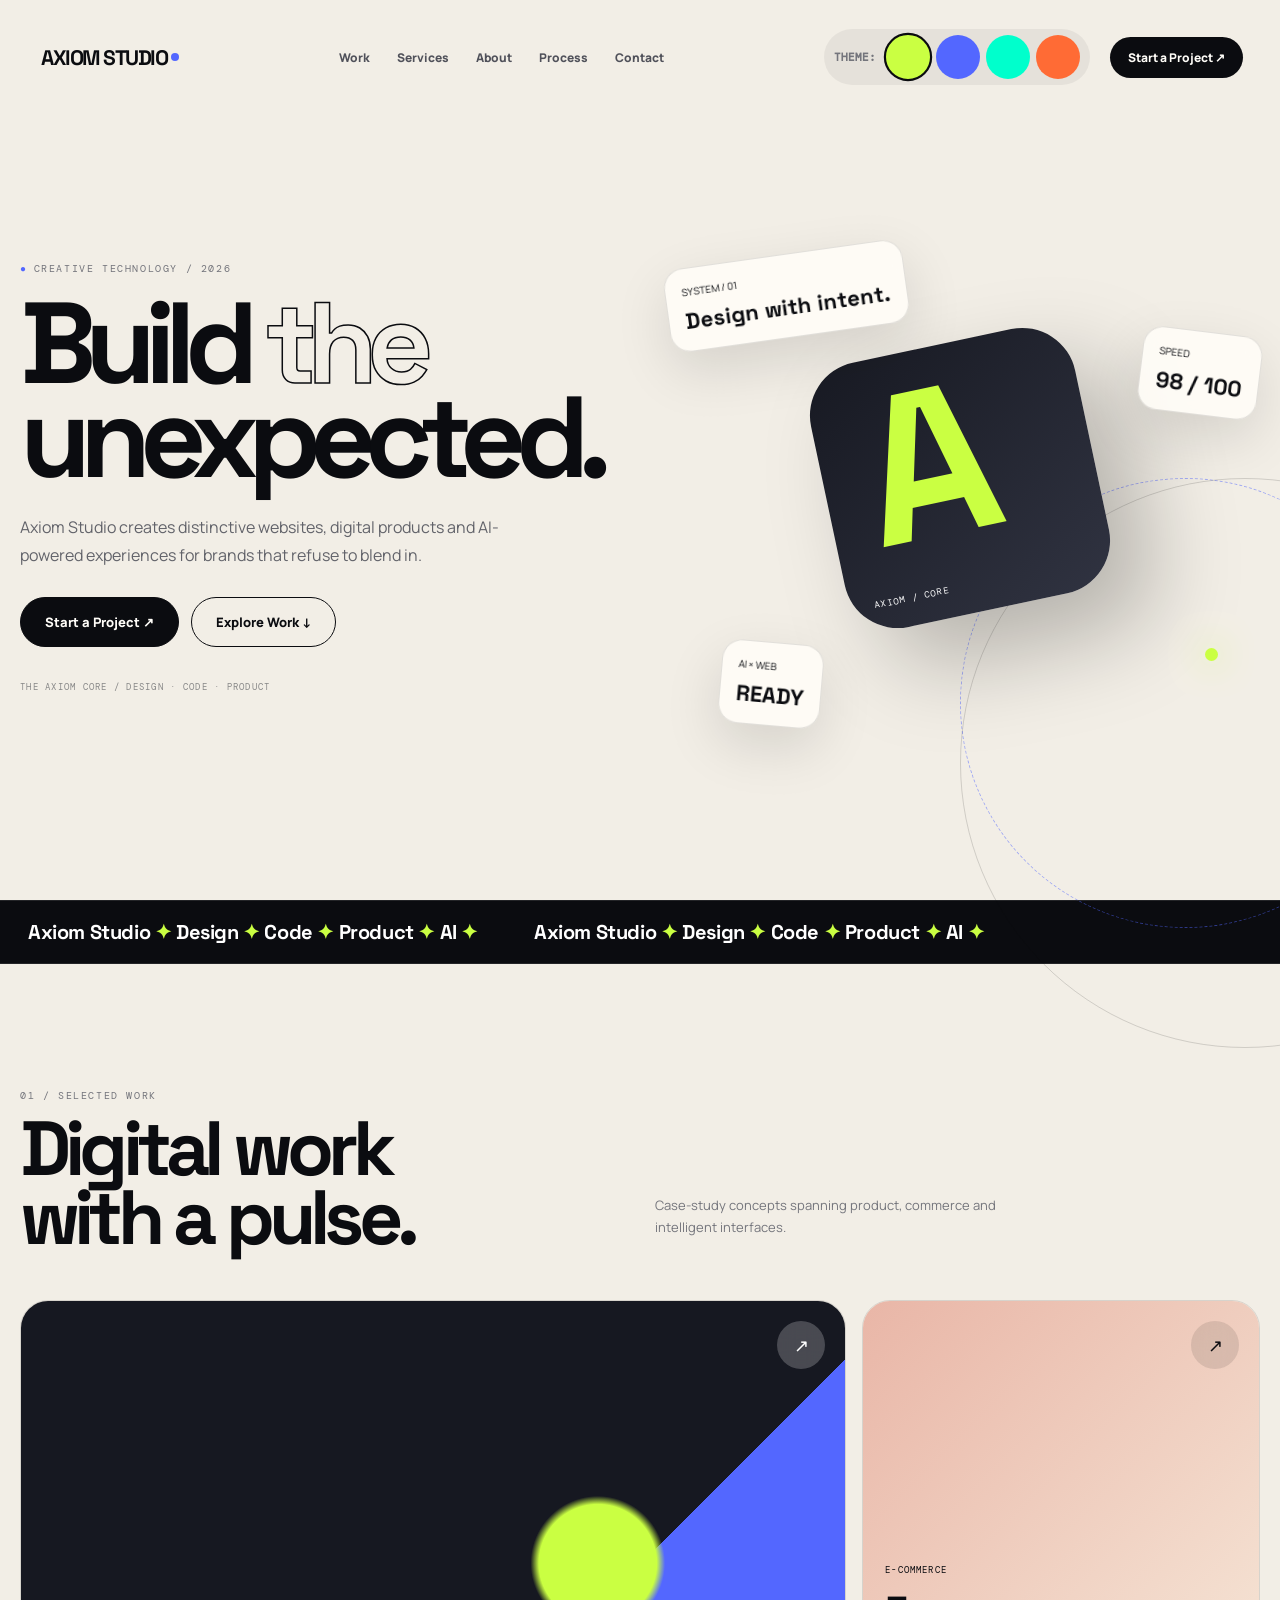
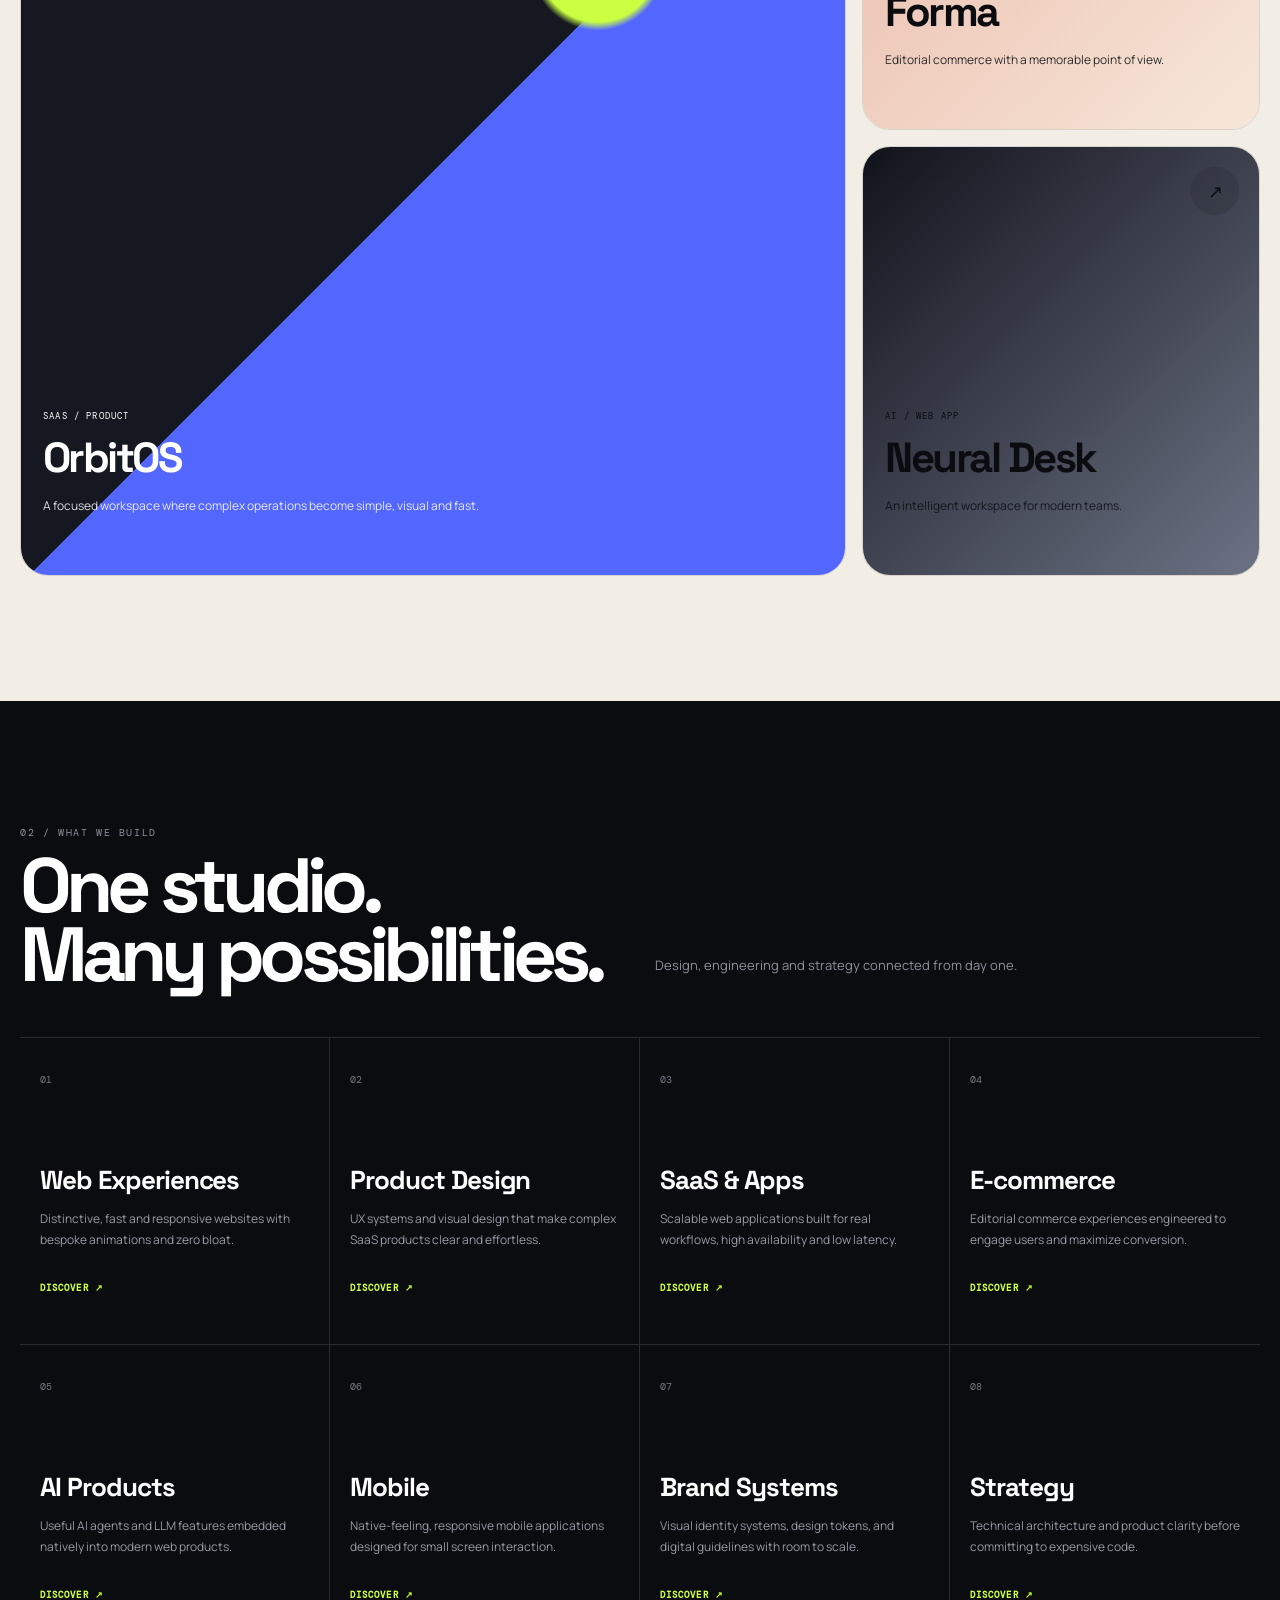
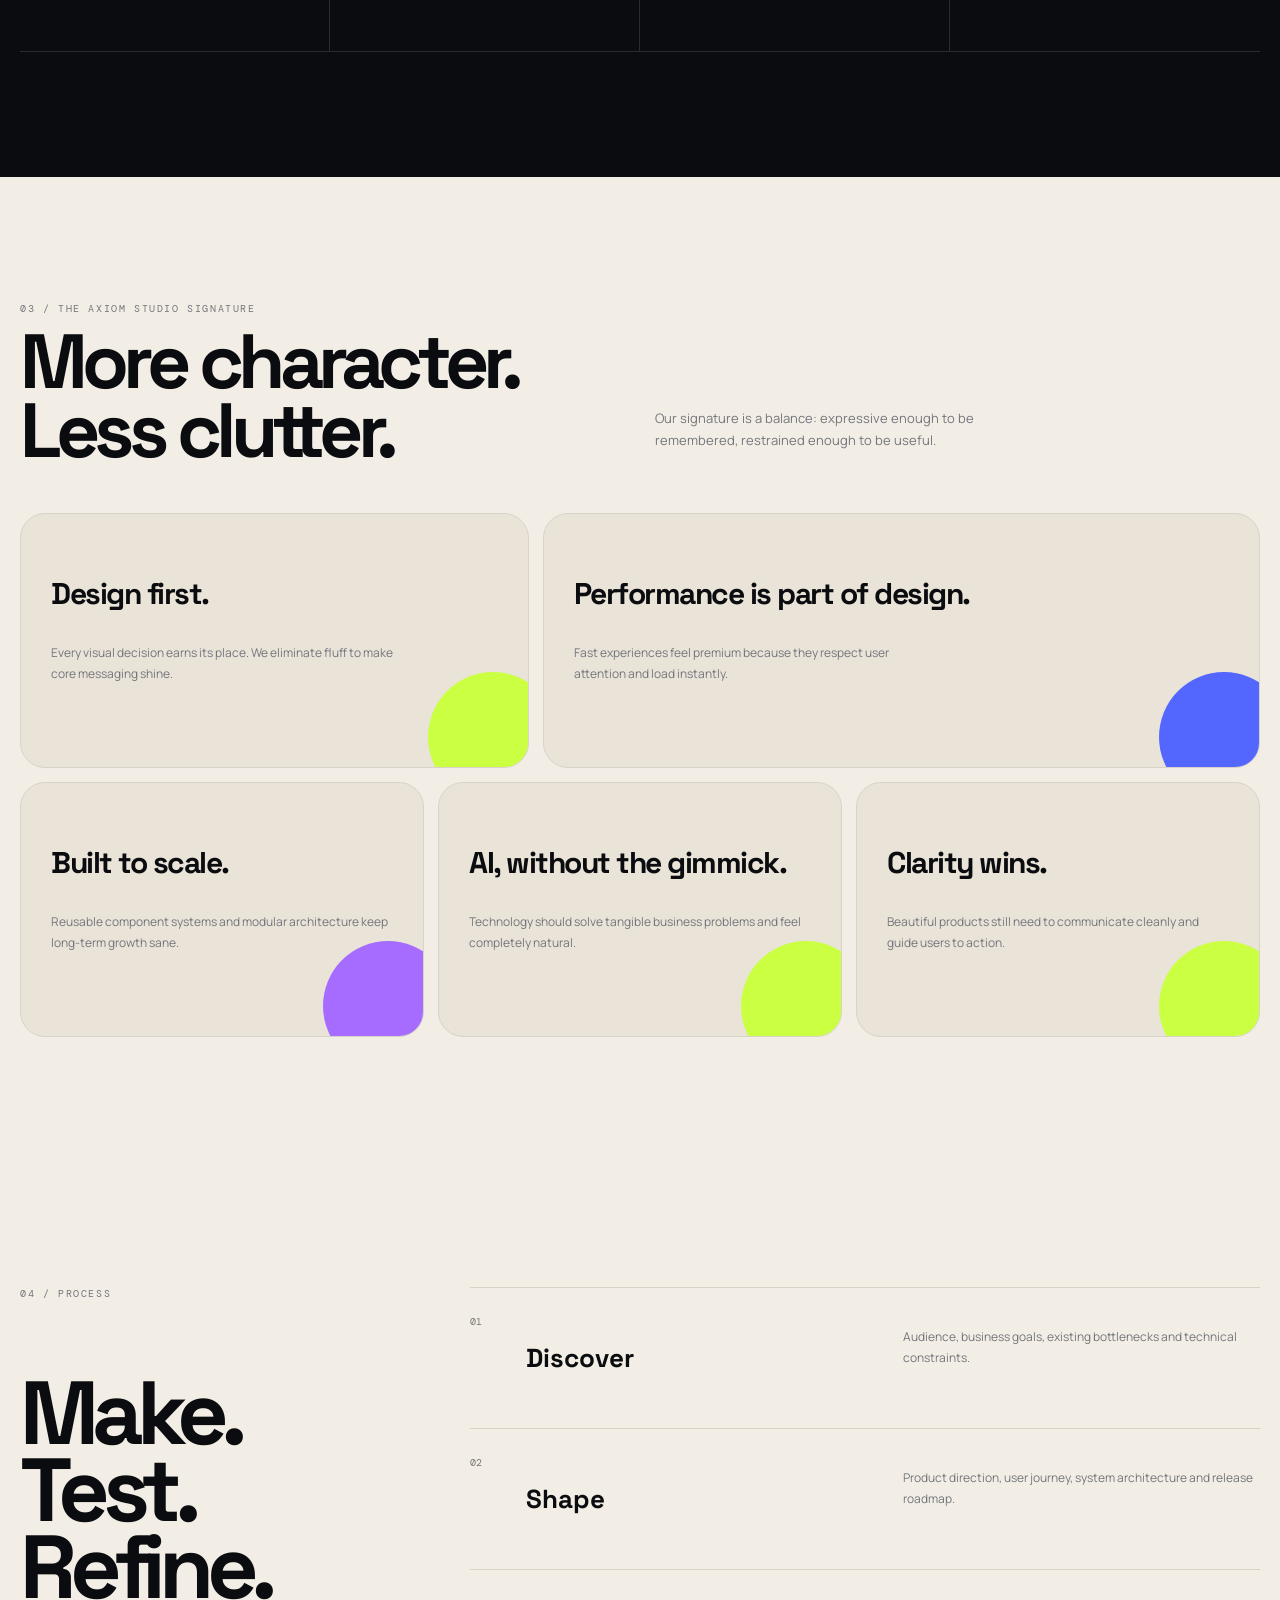
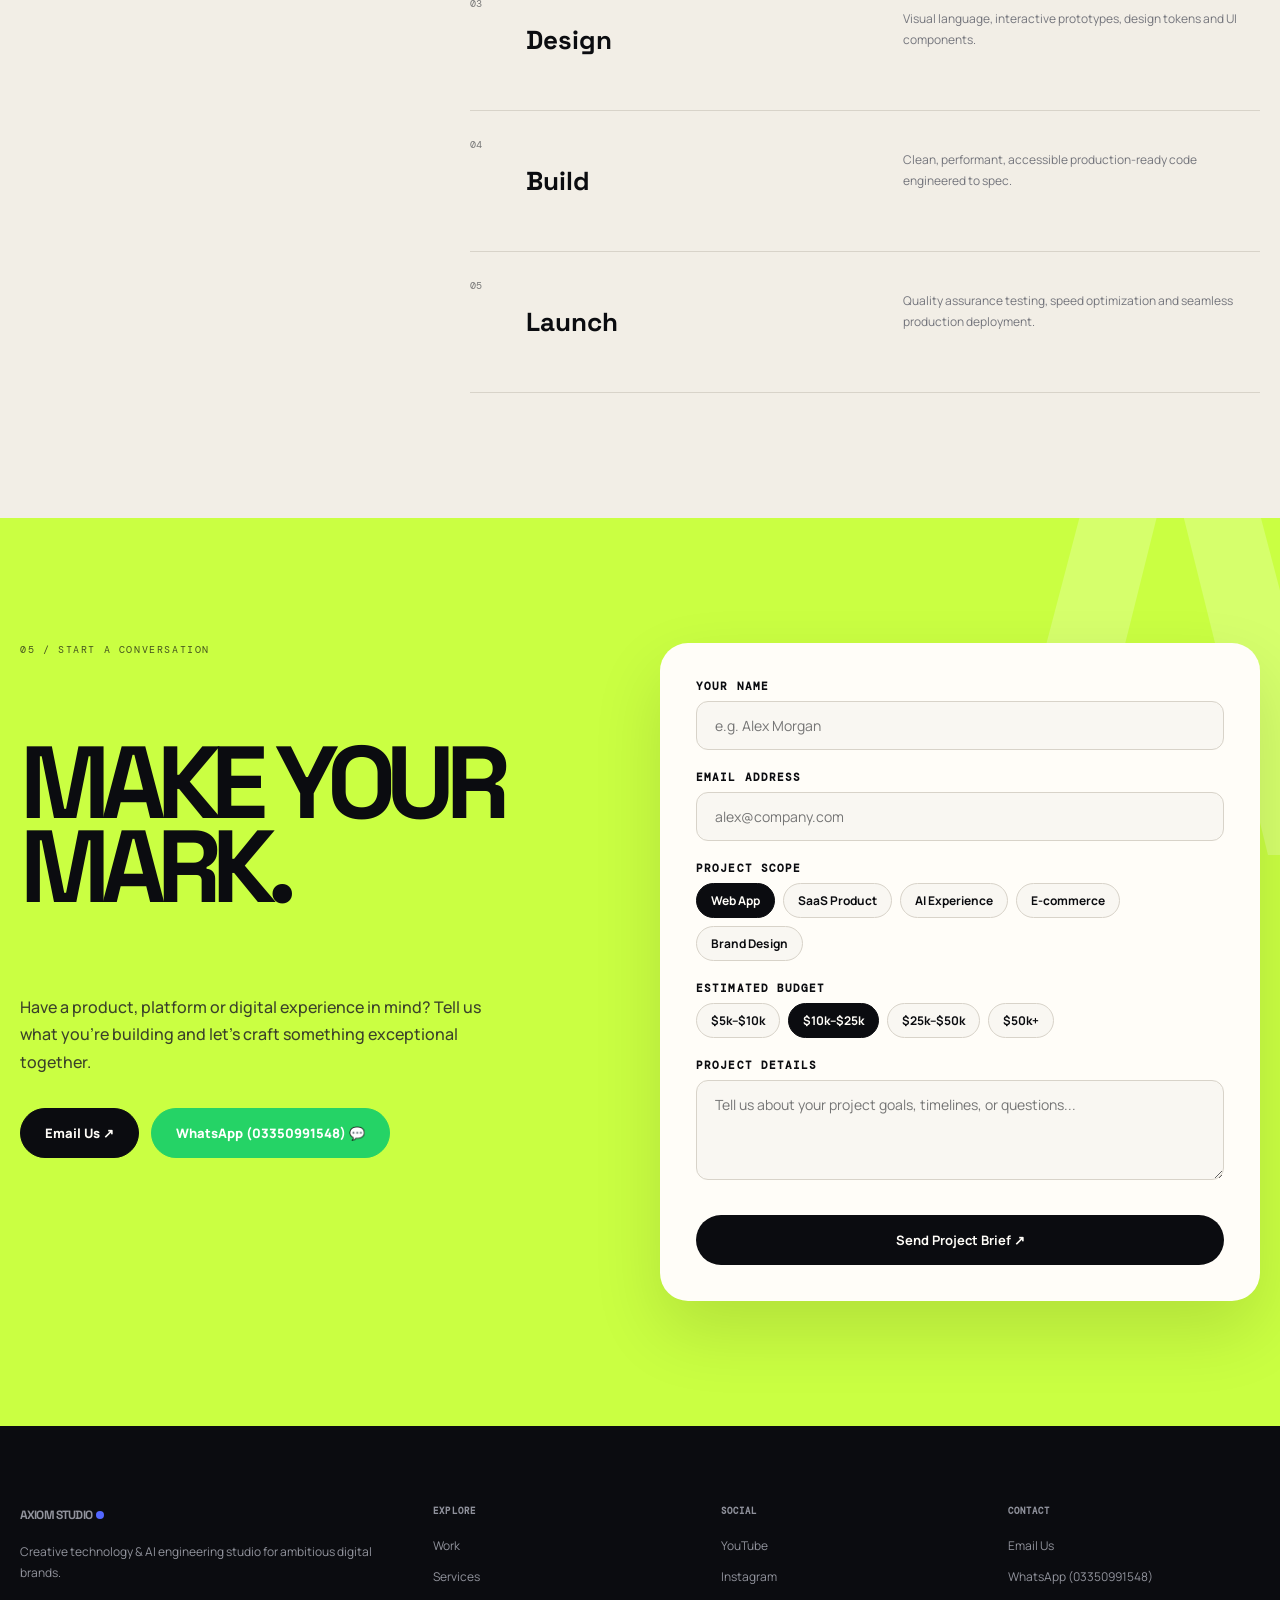
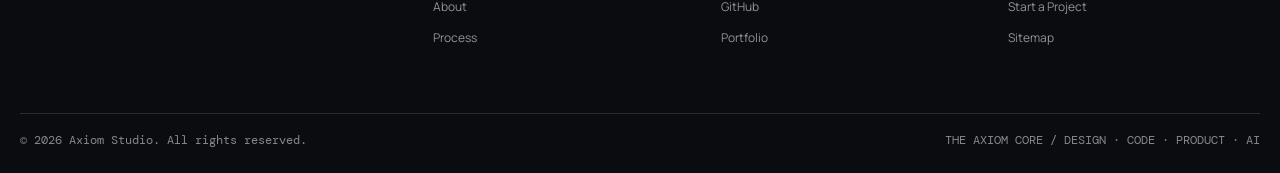
==== commit 331fabfb: "fix: apply all 19 usability heuristic fixes (type scale, colours, radii, tap targets, overflow, head" ====
--- a/index.html
+++ b/index.html
@@ -87,6 +87,7 @@
   <div class="nav-actions">
     <!-- Theme Palette Selector -->
     <div class="theme-picker" title="Switch Axiom Accent Color" aria-label="Axiom Theme Accent Switcher">
+      <span class="theme-label" style="font: 700 11px 'DM Mono', monospace; text-transform: uppercase; color: var(--muted); margin-right: 4px;">Theme:</span>
       <button class="theme-dot td-lime active" data-color="#caff42" aria-label="Lime Theme"></button>
       <button class="theme-dot td-blue" data-color="#5367ff" aria-label="Electric Blue Theme"></button>
       <button class="theme-dot td-cyan" data-color="#00ffcc" aria-label="Cyber Cyan Theme"></button>
@@ -116,7 +117,7 @@
     </div>
     <div>
       <a class="btn" href="#contact" style="width: 100%; justify-content: center;">Start a Project ↗</a>
-      <p style="font-size: 11px; color: var(--muted); margin-top: 20px; font-family: 'DM Mono';">© 2026 AXIOM STUDIO</p>
+      <p style="font-size: 12px; color: var(--muted); margin-top: 20px; font-family: 'DM Mono';">© 2026 Axiom Studio</p>
     </div>
   </div>
 </div>
@@ -126,7 +127,7 @@
   <section class="hero wrap">
     <div class="reveal">
       <div class="eyebrow"><b>●</b> Creative technology / 2026</div>
-      <h1>BUILD <span class="stroke">THE</span><br>UNEXPECTED.</h1>
+      <h1>Build <span class="stroke">the</span><br>unexpected.</h1>
       <p>Axiom Studio creates distinctive websites, digital products and AI-powered experiences for brands that refuse to blend in.</p>
       <div class="buttons">
         <a class="btn" href="#contact">Start a Project ↗</a>
@@ -149,8 +150,8 @@
   <!-- Marquee Ticker -->
   <div class="ticker" aria-hidden="true">
     <div class="track">
-      <span>AXIOM STUDIO <em>✦</em> DESIGN <em>✦</em> CODE <em>✦</em> PRODUCT <em>✦</em> AI <em>✦</em></span>
-      <span>AXIOM STUDIO <em>✦</em> DESIGN <em>✦</em> CODE <em>✦</em> PRODUCT <em>✦</em> AI <em>✦</em></span>
+      <span>Axiom Studio <em>✦</em> Design <em>✦</em> Code <em>✦</em> Product <em>✦</em> AI <em>✦</em></span>
+      <span>Axiom Studio <em>✦</em> Design <em>✦</em> Code <em>✦</em> Product <em>✦</em> AI <em>✦</em></span>
     </div>
   </div>
 
@@ -173,6 +174,7 @@
             <small>SaaS / Product</small>
             <h3>OrbitOS</h3>
             <p>A focused workspace where complex operations become simple, visual and fast.</p>
+            <span class="card-cta">View Case Study ↗</span>
           </div>
         </article>
 
@@ -183,6 +185,7 @@
             <small>E-commerce</small>
             <h3>Forma</h3>
             <p>Editorial commerce with a memorable point of view.</p>
+            <span class="card-cta">View Case Study ↗</span>
           </div>
         </article>
 
@@ -193,6 +196,7 @@
             <small>AI / Web App</small>
             <h3>Neural Desk</h3>
             <p>An intelligent workspace for modern teams.</p>
+            <span class="card-cta">View Case Study ↗</span>
           </div>
         </article>
       </div>
@@ -409,21 +413,21 @@
         <p style="margin-top: 14px;">Creative technology & AI engineering studio for ambitious digital brands.</p>
       </div>
       <div>
-        <h4>Explore</h4>
+        <h3>Explore</h3>
         <a href="#work">Work</a>
         <a href="#services">Services</a>
         <a href="#about">About</a>
         <a href="#process">Process</a>
       </div>
       <div>
-        <h4>Social</h4>
+        <h3>Social</h3>
         <a href="https://www.youtube.com/@CodeWithNisar" target="_blank" rel="noopener">YouTube</a>
         <a href="https://www.instagram.com/code_with_nisar" target="_blank" rel="noopener">Instagram</a>
         <a href="https://github.com/codewithnisar" target="_blank" rel="noopener">GitHub</a>
         <a href="https://nissarralee.netlify.app" target="_blank" rel="noopener">Portfolio</a>
       </div>
       <div>
-        <h4>Contact</h4>
+        <h3>Contact</h3>
         <a href="mailto:nissarralee11255@gmail.com">Email Us</a>
         <a href="https://wa.me/923350991548" target="_blank" rel="noopener">WhatsApp (03350991548)</a>
         <a href="#contact">Start a Project</a>
--- a/assets/css/style.css
+++ b/assets/css/style.css
@@ -15,6 +15,24 @@
   --accent-text: #0b0c10;
   --glass: rgba(242, 238, 230, 0.88);
   --modal-bg: rgba(11, 12, 16, 0.75);
+
+  /* ── Consolidated Type Scale (Issue 1) ── */
+  --text-xs:   9px;   /* fine-print / legal only */
+  --text-sm:  12px;   /* body / captions */
+  --text-base:13px;   /* default UI text */
+  --text-md:  14px;   /* form controls / modal body */
+  --text-lg:  20px;   /* ticker / subheadings */
+  --text-xl:  26px;   /* service h3 / step h3 */
+  --text-2xl: 30px;   /* bento h3 */
+  --text-3xl: 42px;   /* copy h3 */
+
+  /* ── Consolidated Border Radii (Issue 3) ── */
+  --r-sm:   8px;
+  --r-md:  12px;
+  --r-lg:  20px;
+  --r-xl:  25px;
+  --r-2xl: 28px;
+  --r-full:100px;
 }
 
 /* Accessibility & Reset */
@@ -157,32 +175,38 @@
   width: 100%;
 }
 
-/* Axiom Accent Theme Picker */
+/* Axiom Accent Theme Picker — Issue 18: bigger hit target + label */
 .theme-picker {
   display: flex;
   align-items: center;
   gap: 6px;
   background: rgba(0, 0, 0, 0.05);
-  padding: 4px;
-  border-radius: 100px;
+  padding: 6px 10px;
+  border-radius: var(--r-full);
 }
 
 .theme-dot {
-  width: 14px;
-  height: 14px;
+  width: 20px;
+  height: 20px;
+  min-width: 44px; /* WCAG 2.5.5 minimum touch target via padding trick */
+  min-height: 44px;
   border-radius: 50%;
   border: 2px solid transparent;
   cursor: pointer;
+  display: grid;
+  place-items: center;
+  background-clip: content-box;
+  padding: 11px;
   transition: transform 0.2s ease, border-color 0.2s ease;
 }
 
 .theme-dot:hover {
-  transform: scale(1.2);
+  transform: scale(1.15);
 }
 
 .theme-dot.active {
   border-color: var(--ink);
-  transform: scale(1.15);
+  transform: scale(1.1);
 }
 
 .td-lime { background: #caff42; }
@@ -641,16 +665,20 @@
   line-height: 1.7;
 }
 
+
+/* Issue 15: DISCOVER links — min 44px tap target */
 .service-link {
-  display: inline-block;
+  display: inline-flex;
+  align-items: center;
+  min-height: 44px;
   color: var(--accent);
-  font: 9px 'DM Mono', monospace;
-  margin-top: 20px;
+  font: 700 var(--text-xs) 'DM Mono', monospace;
+  letter-spacing: 0.12em;
+  padding: 14px 0;
+  margin-top: 4px;
   cursor: pointer;
   transition: color 0.3s ease;
 }
-
-/* Bento Grid */
 .bento {
   display: grid;
   grid-template-columns: repeat(12, 1fr);
@@ -689,15 +717,17 @@
   margin-top: 12px;
 }
 
+/* Issue 10 & 11: clip orb so it never overflows card boundary */
 .orb {
   position: absolute;
-  width: 150px;
-  height: 150px;
+  width: 130px;
+  height: 130px;
   border-radius: 50%;
-  right: -45px;
-  bottom: -50px;
+  right: -30px;
+  bottom: -35px;
   background: var(--lime);
   transition: background-color 0.3s ease;
+  /* clip at parent boundary — .b already has overflow:hidden */
 }
 
 .b:nth-child(2) .orb { background: var(--blue); }
@@ -719,12 +749,14 @@
   border-top: 1px solid var(--line);
 }
 
+/* Issue 16: tighten step number/title grouping */
 .step {
   display: grid;
-  grid-template-columns: 55px 1fr 1fr;
-  gap: 20px;
+  grid-template-columns: 36px 1fr 1fr;
+  gap: 12px 20px;
   padding: 27px 0;
   border-bottom: 1px solid var(--line);
+  align-items: start;
 }
 
 .step span { font: 10px 'DM Mono', monospace; color: #777; }
@@ -892,19 +924,22 @@
   color: #fff;
 }
 
-.foot h4 {
-  font: 9px 'DM Mono', monospace;
-  color: #696b75;
+/* Issue 8 & 13: footer headings as h3 + readable size (Issue 2 colour) */
+.foot h3 {
+  font: 700 var(--text-xs) 'DM Mono', monospace;
+  color: #8f919b;
   text-transform: uppercase;
+  letter-spacing: 0.12em;
   margin-bottom: 18px;
 }
 
+/* Issue 8: footer bottom bar — min 12px */
 .bottom {
   margin-top: 55px;
   padding-top: 18px;
   border-top: 1px solid rgba(255, 255, 255, 0.13);
-  color: #686a74;
-  font: 9px 'DM Mono', monospace;
+  color: #868891;
+  font: 12px 'DM Mono', monospace;
   display: flex;
   justify-content: space-between;
 }
@@ -1055,8 +1090,10 @@
   pointer-events: auto;
 }
 
+/* Issue 9: drawer panel must not exceed viewport width */
 .drawer-panel {
-  width: min(360px, 85vw);
+  width: min(360px, 100vw);
+  max-width: 100vw;
   height: 100%;
   background: var(--paper);
   padding: 40px 28px;
@@ -1066,6 +1103,7 @@
   transform: translateX(100%);
   transition: transform 0.35s cubic-bezier(0.1, 0.8, 0.3, 1);
   box-shadow: -15px 0 40px rgba(0, 0, 0, 0.2);
+  overflow-x: hidden;
 }
 
 .mobile-drawer.open .drawer-panel {
@@ -1181,7 +1219,34 @@
   color: var(--ink);
 }
 
-/* Responsive Media Queries */
+/* ── Issue 17: Card CTA label ── */
+.card-cta {
+  display: inline-block;
+  margin-top: 10px;
+  font: 700 11px 'DM Mono', monospace;
+  letter-spacing: 0.1em;
+  text-transform: uppercase;
+  color: var(--accent);
+  opacity: 0;
+  transform: translateY(4px);
+  transition: opacity 0.25s ease, transform 0.25s ease;
+}
+
+.card:hover .card-cta {
+  opacity: 1;
+  transform: translateY(0);
+}
+
+/* ── Issue 19: balance head section layout ── */
+.head {
+  display: grid;
+  grid-template-columns: 1fr 1fr;
+  align-items: end;
+  gap: 30px;
+  margin-bottom: 48px;
+}
+
+/* ── Responsive Media Queries ── */
 @media (max-width: 960px) {
   .links, .ctaBtn { display: none; }
   .hamb { display: block; }
@@ -1195,17 +1260,19 @@
   .bento { grid-template-columns: 1fr; }
   .b, .b:nth-child(n) { grid-column: span 1; }
   .contact-container { grid-template-columns: 1fr; }
+  .head { grid-template-columns: 1fr; }
 }
 
 @media (max-width: 560px) {
   .wrap { width: calc(100% - 28px); }
   section { padding: 90px 0; }
   .hero h1 { font-size: 58px; }
-  .stage { height: 370px; }
+  /* Issue 12: constrain ring so it never overflows viewport */
+  .stage { height: 370px; overflow: hidden; }
+  .ring { width: calc(100vw - 40px); height: calc(100vw - 40px); }
+  .ring.r2 { width: calc(100vw + 20px); height: calc(100vw + 20px); }
   .core { width: 185px; height: 185px; border-radius: 36px; }
   .core::before { font-size: 145px; left: 30px; top: 20px; transform: none; }
-  .ring { width: 300px; height: 300px; }
-  .ring.r2 { width: 390px; height: 390px; }
   .float { font-size: 8px; padding: 12px; }
   .float strong { font-size: 16px; }
   .work { grid-template-columns: 1fr; }
@@ -1213,12 +1280,13 @@
   .card { min-height: 380px; }
   .services { grid-template-columns: 1fr; }
   .service, .service:nth-child(4n) { border-right: 0; }
-  .step { grid-template-columns: 42px 1fr; }
+  .step { grid-template-columns: 36px 1fr; }
   .step p { grid-column: 2; }
   .foot { grid-template-columns: 1fr; }
-  .bottom { flex-direction: column; gap: 8px; }
+  .bottom { flex-direction: column; gap: 8px; font-size: 12px; }
   .contact-form { padding: 24px; }
   .modal-content { padding: 24px; }
+  .drawer-panel { width: 100vw; padding: 32px 20px; }
 }
 
 /* Reveal Scroll Animations */
@@ -1249,4 +1317,3 @@
   }
   .reveal, body.js-enabled .reveal { opacity: 1 !important; transform: none !important; filter: none !important; }
 }
-
